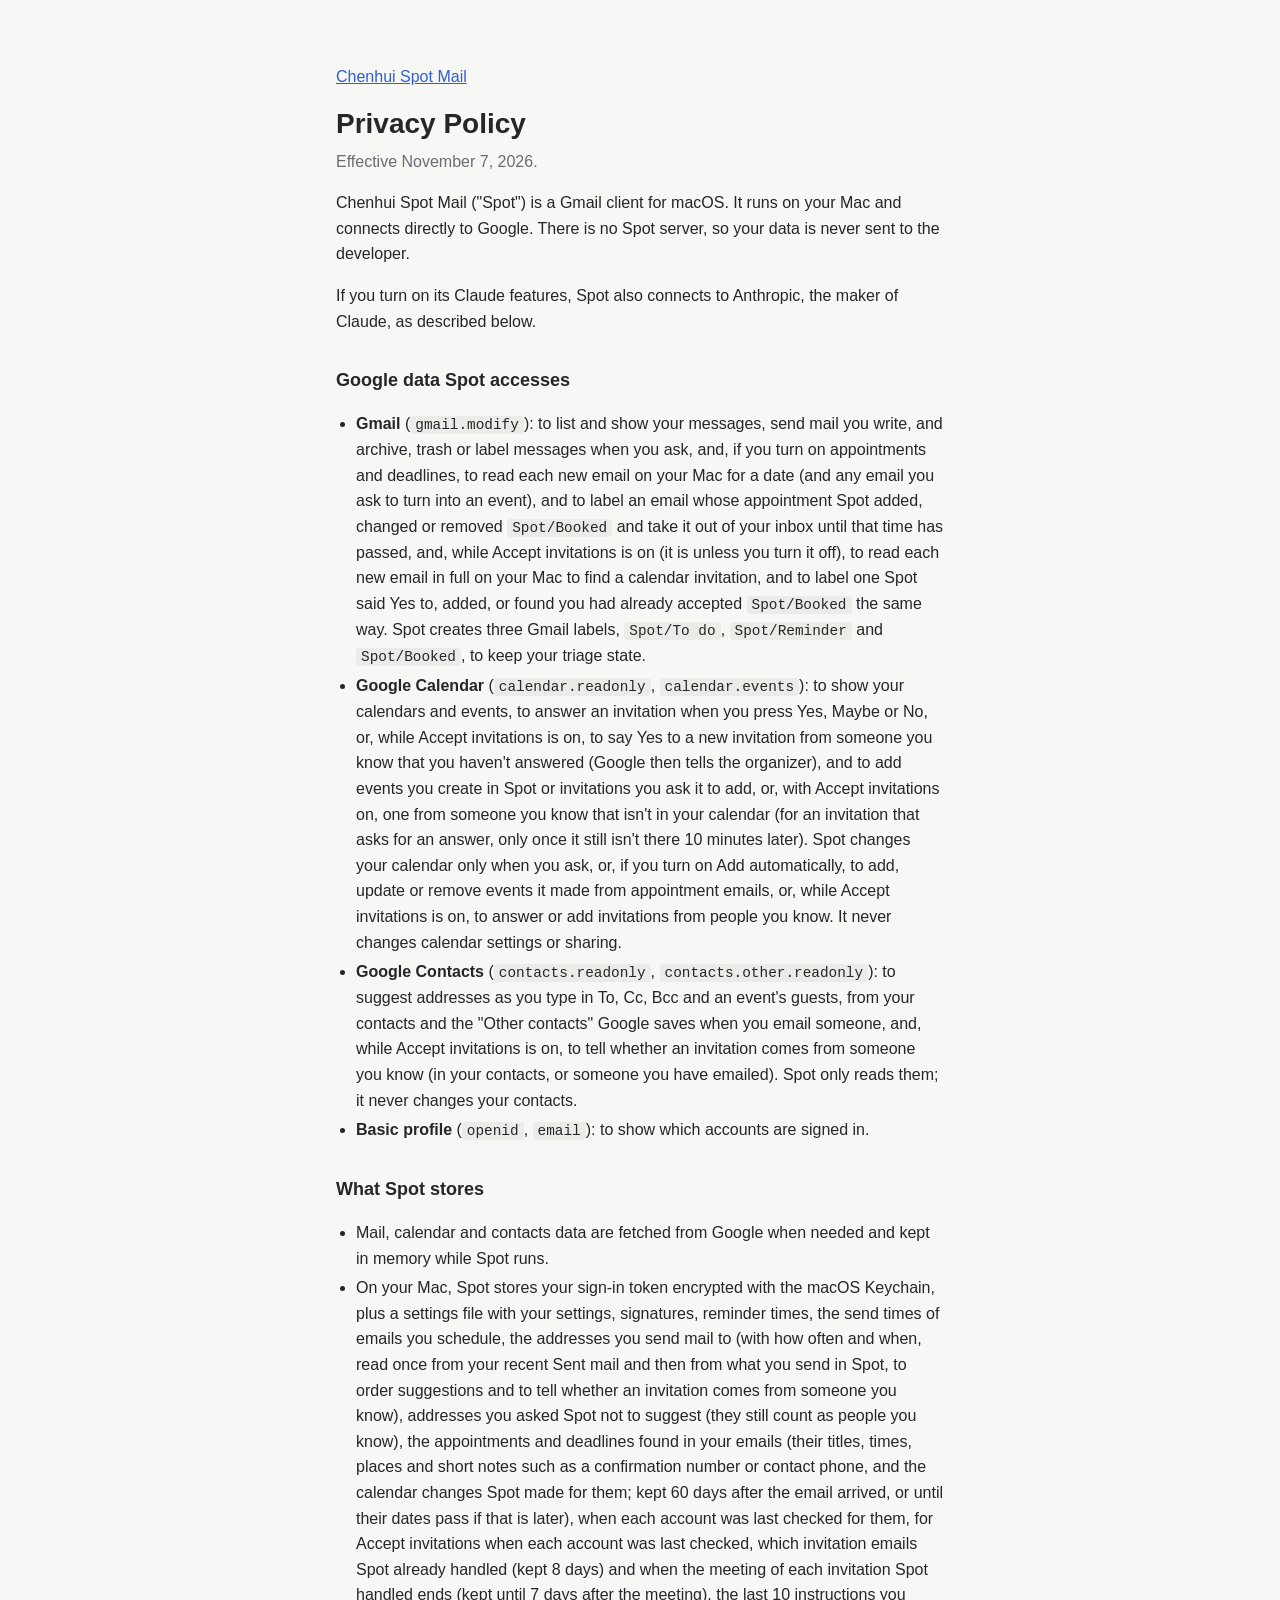
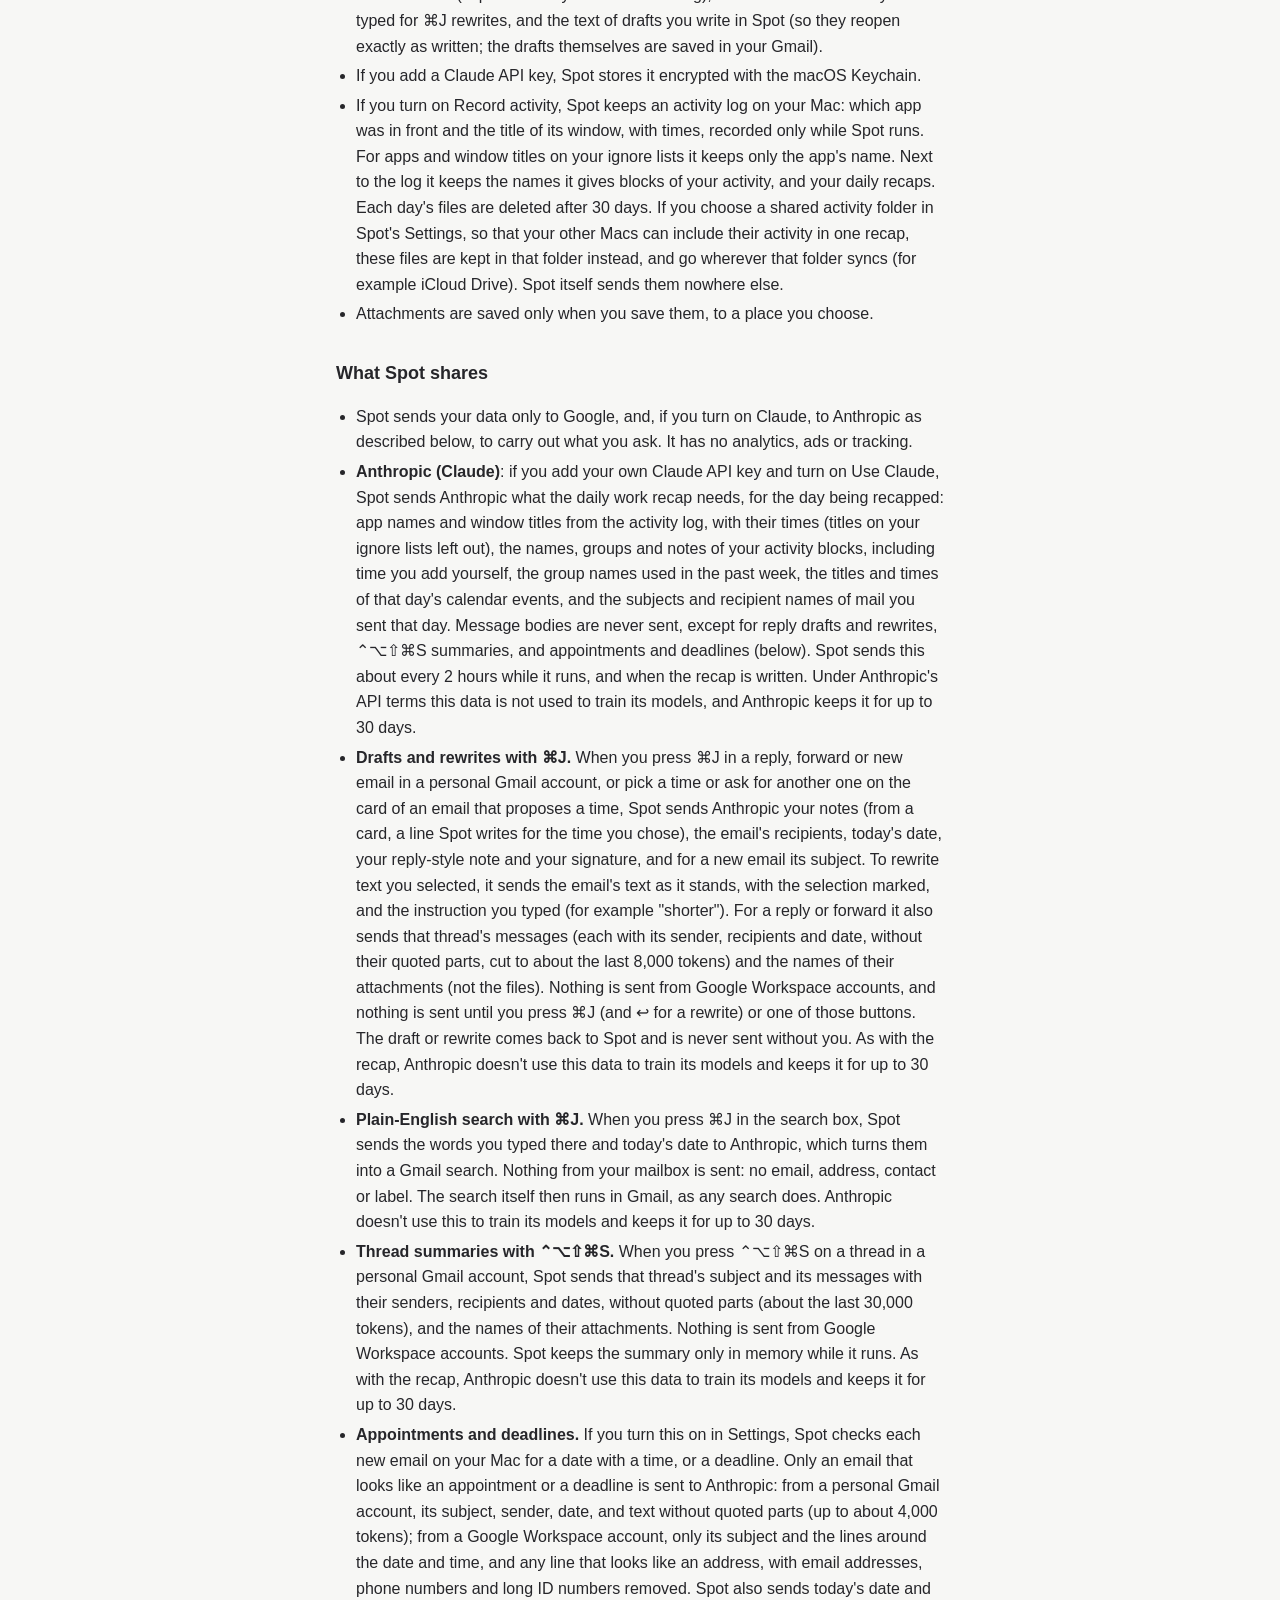
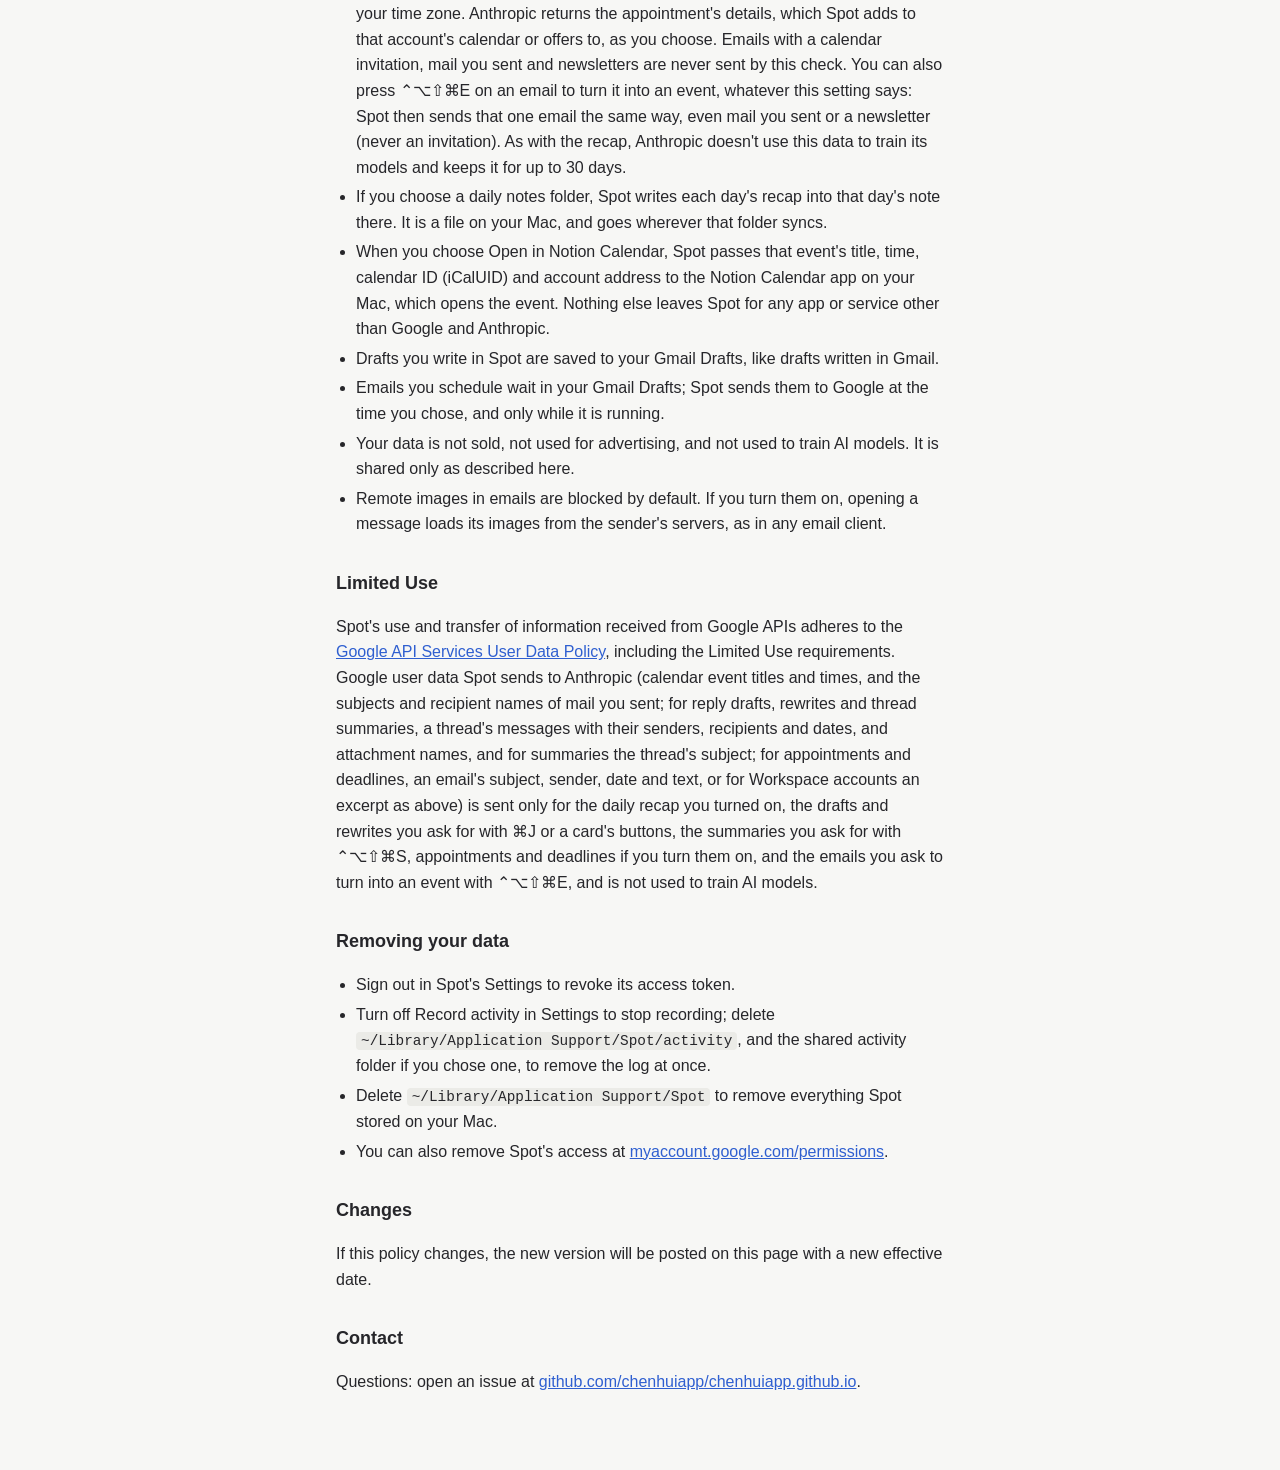
==== privacy.html @ 51575ab7 "Privacy: emails you ask to turn into an event with ⌃⌥⇧⌘E (Hyper+E), even mail you sent or a newslett" ====
<!doctype html>
<html lang="en">
<head>
<meta charset="utf-8">
<meta name="viewport" content="width=device-width, initial-scale=1">
<title>Privacy Policy · Chenhui Spot Mail</title>
<meta name="description" content="How Chenhui Spot Mail uses Google user data.">
<link rel="stylesheet" href="style.css">
</head>
<body>
<main>
  <p><a href="./">Chenhui Spot Mail</a></p>
  <h1>Privacy Policy</h1>
  <p class="lede">Effective November 7, 2026.</p>

  <p>Chenhui Spot Mail ("Spot") is a Gmail client for macOS. It runs on your Mac and connects directly to Google. There is no Spot server, so your data is never sent to the developer.</p>

  <p>If you turn on its Claude features, Spot also connects to Anthropic, the maker of Claude, as described below.</p>

  <h2>Google data Spot accesses</h2>
  <ul>
    <li><strong>Gmail</strong> (<code>gmail.modify</code>): to list and show your messages, send mail you write, and archive, trash or label messages when you ask, and, if you turn on appointments and deadlines, to read each new email on your Mac for a date (and any email you ask to turn into an event), and to label an email whose appointment Spot added, changed or removed <code>Spot/Booked</code> and take it out of your inbox until that time has passed, and, while Accept invitations is on (it is unless you turn it off), to read each new email in full on your Mac to find a calendar invitation, and to label one Spot said Yes to, added, or found you had already accepted <code>Spot/Booked</code> the same way. Spot creates three Gmail labels, <code>Spot/To do</code>, <code>Spot/Reminder</code> and <code>Spot/Booked</code>, to keep your triage state.</li>
    <li><strong>Google Calendar</strong> (<code>calendar.readonly</code>, <code>calendar.events</code>): to show your calendars and events, to answer an invitation when you press Yes, Maybe or No, or, while Accept invitations is on, to say Yes to a new invitation from someone you know that you haven't answered (Google then tells the organizer), and to add events you create in Spot or invitations you ask it to add, or, with Accept invitations on, one from someone you know that isn't in your calendar (for an invitation that asks for an answer, only once it still isn't there 10 minutes later). Spot changes your calendar only when you ask, or, if you turn on Add automatically, to add, update or remove events it made from appointment emails, or, while Accept invitations is on, to answer or add invitations from people you know. It never changes calendar settings or sharing.</li>
    <li><strong>Google Contacts</strong> (<code>contacts.readonly</code>, <code>contacts.other.readonly</code>): to suggest addresses as you type in To, Cc, Bcc and an event's guests, from your contacts and the "Other contacts" Google saves when you email someone, and, while Accept invitations is on, to tell whether an invitation comes from someone you know (in your contacts, or someone you have emailed). Spot only reads them; it never changes your contacts.</li>
    <li><strong>Basic profile</strong> (<code>openid</code>, <code>email</code>): to show which accounts are signed in.</li>
  </ul>

  <h2>What Spot stores</h2>
  <ul>
    <li>Mail, calendar and contacts data are fetched from Google when needed and kept in memory while Spot runs.</li>
    <li>On your Mac, Spot stores your sign-in token encrypted with the macOS Keychain, plus a settings file with your settings, signatures, reminder times, the send times of emails you schedule, the addresses you send mail to (with how often and when, read once from your recent Sent mail and then from what you send in Spot, to order suggestions and to tell whether an invitation comes from someone you know), addresses you asked Spot not to suggest (they still count as people you know), the appointments and deadlines found in your emails (their titles, times, places and short notes such as a confirmation number or contact phone, and the calendar changes Spot made for them; kept 60 days after the email arrived, or until their dates pass if that is later), when each account was last checked for them, for Accept invitations when each account was last checked, which invitation emails Spot already handled (kept 8 days) and when the meeting of each invitation Spot handled ends (kept until 7 days after the meeting), the last 10 instructions you typed for ⌘J rewrites, and the text of drafts you write in Spot (so they reopen exactly as written; the drafts themselves are saved in your Gmail).</li>
    <li>If you add a Claude API key, Spot stores it encrypted with the macOS Keychain.</li>
    <li>If you turn on Record activity, Spot keeps an activity log on your Mac: which app was in front and the title of its window, with times, recorded only while Spot runs. For apps and window titles on your ignore lists it keeps only the app's name. Next to the log it keeps the names it gives blocks of your activity, and your daily recaps. Each day's files are deleted after 30 days. If you choose a shared activity folder in Spot's Settings, so that your other Macs can include their activity in one recap, these files are kept in that folder instead, and go wherever that folder syncs (for example iCloud Drive). Spot itself sends them nowhere else.</li>
    <li>Attachments are saved only when you save them, to a place you choose.</li>
  </ul>

  <h2>What Spot shares</h2>
  <ul>
    <li>Spot sends your data only to Google, and, if you turn on Claude, to Anthropic as described below, to carry out what you ask. It has no analytics, ads or tracking.</li>
    <li><strong>Anthropic (Claude)</strong>: if you add your own Claude API key and turn on Use Claude, Spot sends Anthropic what the daily work recap needs, for the day being recapped: app names and window titles from the activity log, with their times (titles on your ignore lists left out), the names, groups and notes of your activity blocks, including time you add yourself, the group names used in the past week, the titles and times of that day's calendar events, and the subjects and recipient names of mail you sent that day. Message bodies are never sent, except for reply drafts and rewrites, ⌃⌥⇧⌘S summaries, and appointments and deadlines (below). Spot sends this about every 2 hours while it runs, and when the recap is written. Under Anthropic's API terms this data is not used to train its models, and Anthropic keeps it for up to 30 days.</li>
    <li><strong>Drafts and rewrites with ⌘J.</strong> When you press ⌘J in a reply, forward or new email in a personal Gmail account, or pick a time or ask for another one on the card of an email that proposes a time, Spot sends Anthropic your notes (from a card, a line Spot writes for the time you chose), the email's recipients, today's date, your reply-style note and your signature, and for a new email its subject. To rewrite text you selected, it sends the email's text as it stands, with the selection marked, and the instruction you typed (for example "shorter"). For a reply or forward it also sends that thread's messages (each with its sender, recipients and date, without their quoted parts, cut to about the last 8,000 tokens) and the names of their attachments (not the files). Nothing is sent from Google Workspace accounts, and nothing is sent until you press ⌘J (and ↩ for a rewrite) or one of those buttons. The draft or rewrite comes back to Spot and is never sent without you. As with the recap, Anthropic doesn't use this data to train its models and keeps it for up to 30 days.</li>
    <li><strong>Plain-English search with ⌘J.</strong> When you press ⌘J in the search box, Spot sends the words you typed there and today's date to Anthropic, which turns them into a Gmail search. Nothing from your mailbox is sent: no email, address, contact or label. The search itself then runs in Gmail, as any search does. Anthropic doesn't use this to train its models and keeps it for up to 30 days.</li>
    <li><strong>Thread summaries with ⌃⌥⇧⌘S.</strong> When you press ⌃⌥⇧⌘S on a thread in a personal Gmail account, Spot sends that thread's subject and its messages with their senders, recipients and dates, without quoted parts (about the last 30,000 tokens), and the names of their attachments. Nothing is sent from Google Workspace accounts. Spot keeps the summary only in memory while it runs. As with the recap, Anthropic doesn't use this data to train its models and keeps it for up to 30 days.</li>
    <li><strong>Appointments and deadlines.</strong> If you turn this on in Settings, Spot checks each new email on your Mac for a date with a time, or a deadline. Only an email that looks like an appointment or a deadline is sent to Anthropic: from a personal Gmail account, its subject, sender, date, and text without quoted parts (up to about 4,000 tokens); from a Google Workspace account, only its subject and the lines around the date and time, and any line that looks like an address, with email addresses, phone numbers and long ID numbers removed. Spot also sends today's date and your time zone. Anthropic returns the appointment's details, which Spot adds to that account's calendar or offers to, as you choose. Emails with a calendar invitation, mail you sent and newsletters are never sent by this check. You can also press ⌃⌥⇧⌘E on an email to turn it into an event, whatever this setting says: Spot then sends that one email the same way, even mail you sent or a newsletter (never an invitation). As with the recap, Anthropic doesn't use this data to train its models and keeps it for up to 30 days.</li>
    <li>If you choose a daily notes folder, Spot writes each day's recap into that day's note there. It is a file on your Mac, and goes wherever that folder syncs.</li>
    <li>When you choose Open in Notion Calendar, Spot passes that event's title, time, calendar ID (iCalUID) and account address to the Notion Calendar app on your Mac, which opens the event. Nothing else leaves Spot for any app or service other than Google and Anthropic.</li>
    <li>Drafts you write in Spot are saved to your Gmail Drafts, like drafts written in Gmail.</li>
    <li>Emails you schedule wait in your Gmail Drafts; Spot sends them to Google at the time you chose, and only while it is running.</li>
    <li>Your data is not sold, not used for advertising, and not used to train AI models. It is shared only as described here.</li>
    <li>Remote images in emails are blocked by default. If you turn them on, opening a message loads its images from the sender's servers, as in any email client.</li>
  </ul>

  <h2>Limited Use</h2>
  <p>Spot's use and transfer of information received from Google APIs adheres to the <a href="https://developers.google.com/terms/api-services-user-data-policy">Google API Services User Data Policy</a>, including the Limited Use requirements. Google user data Spot sends to Anthropic (calendar event titles and times, and the subjects and recipient names of mail you sent; for reply drafts, rewrites and thread summaries, a thread's messages with their senders, recipients and dates, and attachment names, and for summaries the thread's subject; for appointments and deadlines, an email's subject, sender, date and text, or for Workspace accounts an excerpt as above) is sent only for the daily recap you turned on, the drafts and rewrites you ask for with ⌘J or a card's buttons, the summaries you ask for with ⌃⌥⇧⌘S, appointments and deadlines if you turn them on, and the emails you ask to turn into an event with ⌃⌥⇧⌘E, and is not used to train AI models.</p>

  <h2>Removing your data</h2>
  <ul>
    <li>Sign out in Spot's Settings to revoke its access token.</li>
    <li>Turn off Record activity in Settings to stop recording; delete <code>~/Library/Application Support/Spot/activity</code>, and the shared activity folder if you chose one, to remove the log at once.</li>
    <li>Delete <code>~/Library/Application Support/Spot</code> to remove everything Spot stored on your Mac.</li>
    <li>You can also remove Spot's access at <a href="https://myaccount.google.com/permissions">myaccount.google.com/permissions</a>.</li>
  </ul>

  <h2>Changes</h2>
  <p>If this policy changes, the new version will be posted on this page with a new effective date.</p>

  <h2>Contact</h2>
  <p>Questions: open an issue at <a href="https://github.com/chenhuiapp/chenhuiapp.github.io/issues">github.com/chenhuiapp/chenhuiapp.github.io</a>.</p>
</main>
</body>
</html>
---- style.css ----
:root {
  --bg: #f7f7f5;
  --fg: #26262a;
  --muted: #6b6b72;
  --link: #2f5fd0;
  --code-bg: #ebebe7;
}
@media (prefers-color-scheme: dark) {
  :root {
    --bg: #1c1c1f;
    --fg: #e8e8ea;
    --muted: #a0a0a8;
    --link: #8aa8ff;
    --code-bg: #2c2c31;
  }
}
* { box-sizing: border-box; }
body {
  margin: 0;
  background: var(--bg);
  color: var(--fg);
  font: 16px/1.6 -apple-system, BlinkMacSystemFont, "Segoe UI", Helvetica, Arial, sans-serif;
}
main { max-width: 640px; margin: 0 auto; padding: 48px 16px 64px; }
h1 { font-size: 28px; line-height: 1.25; margin: 0 0 8px; }
h2 { font-size: 18px; margin: 32px 0 8px; }
.lede { color: var(--muted); margin-top: 0; }
a { color: var(--link); }
code { background: var(--code-bg); padding: 1px 5px; border-radius: 4px; font-size: 0.9em; }
ul { padding-left: 20px; }
li { margin: 4px 0; }
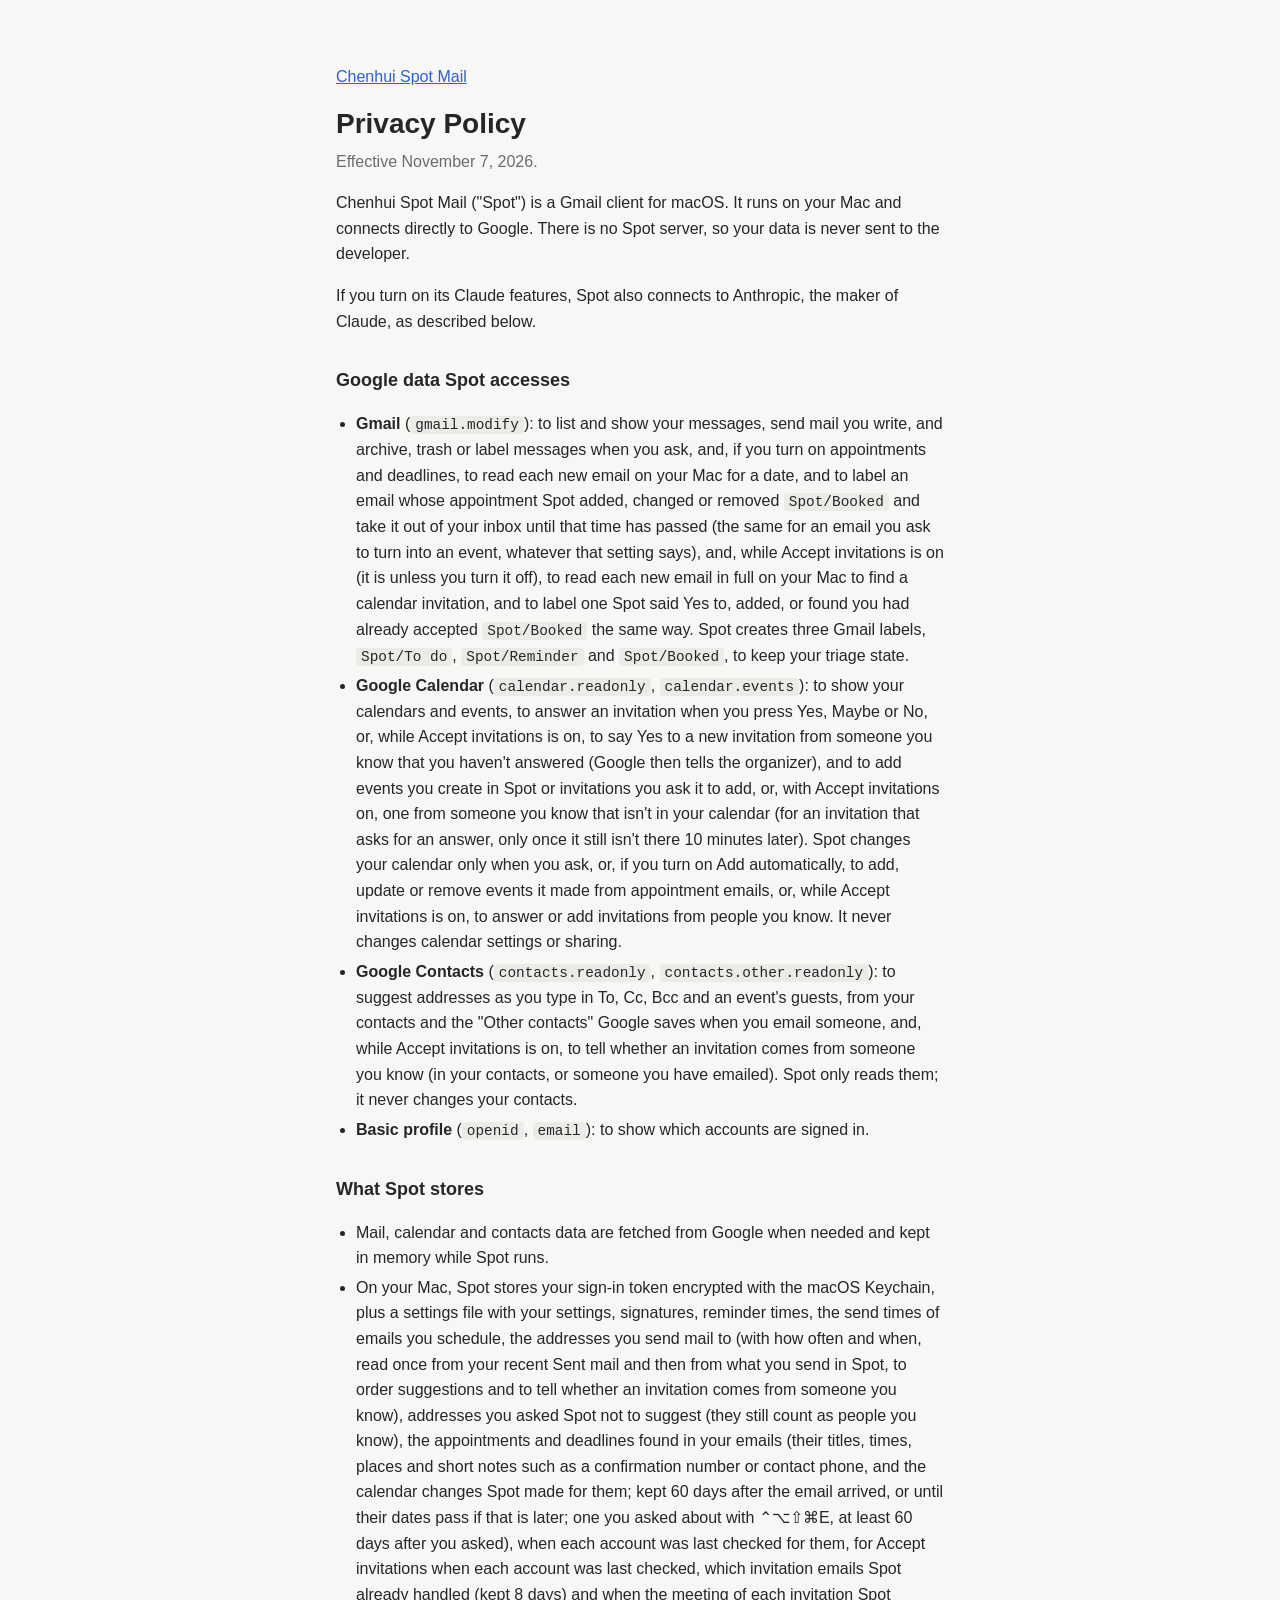
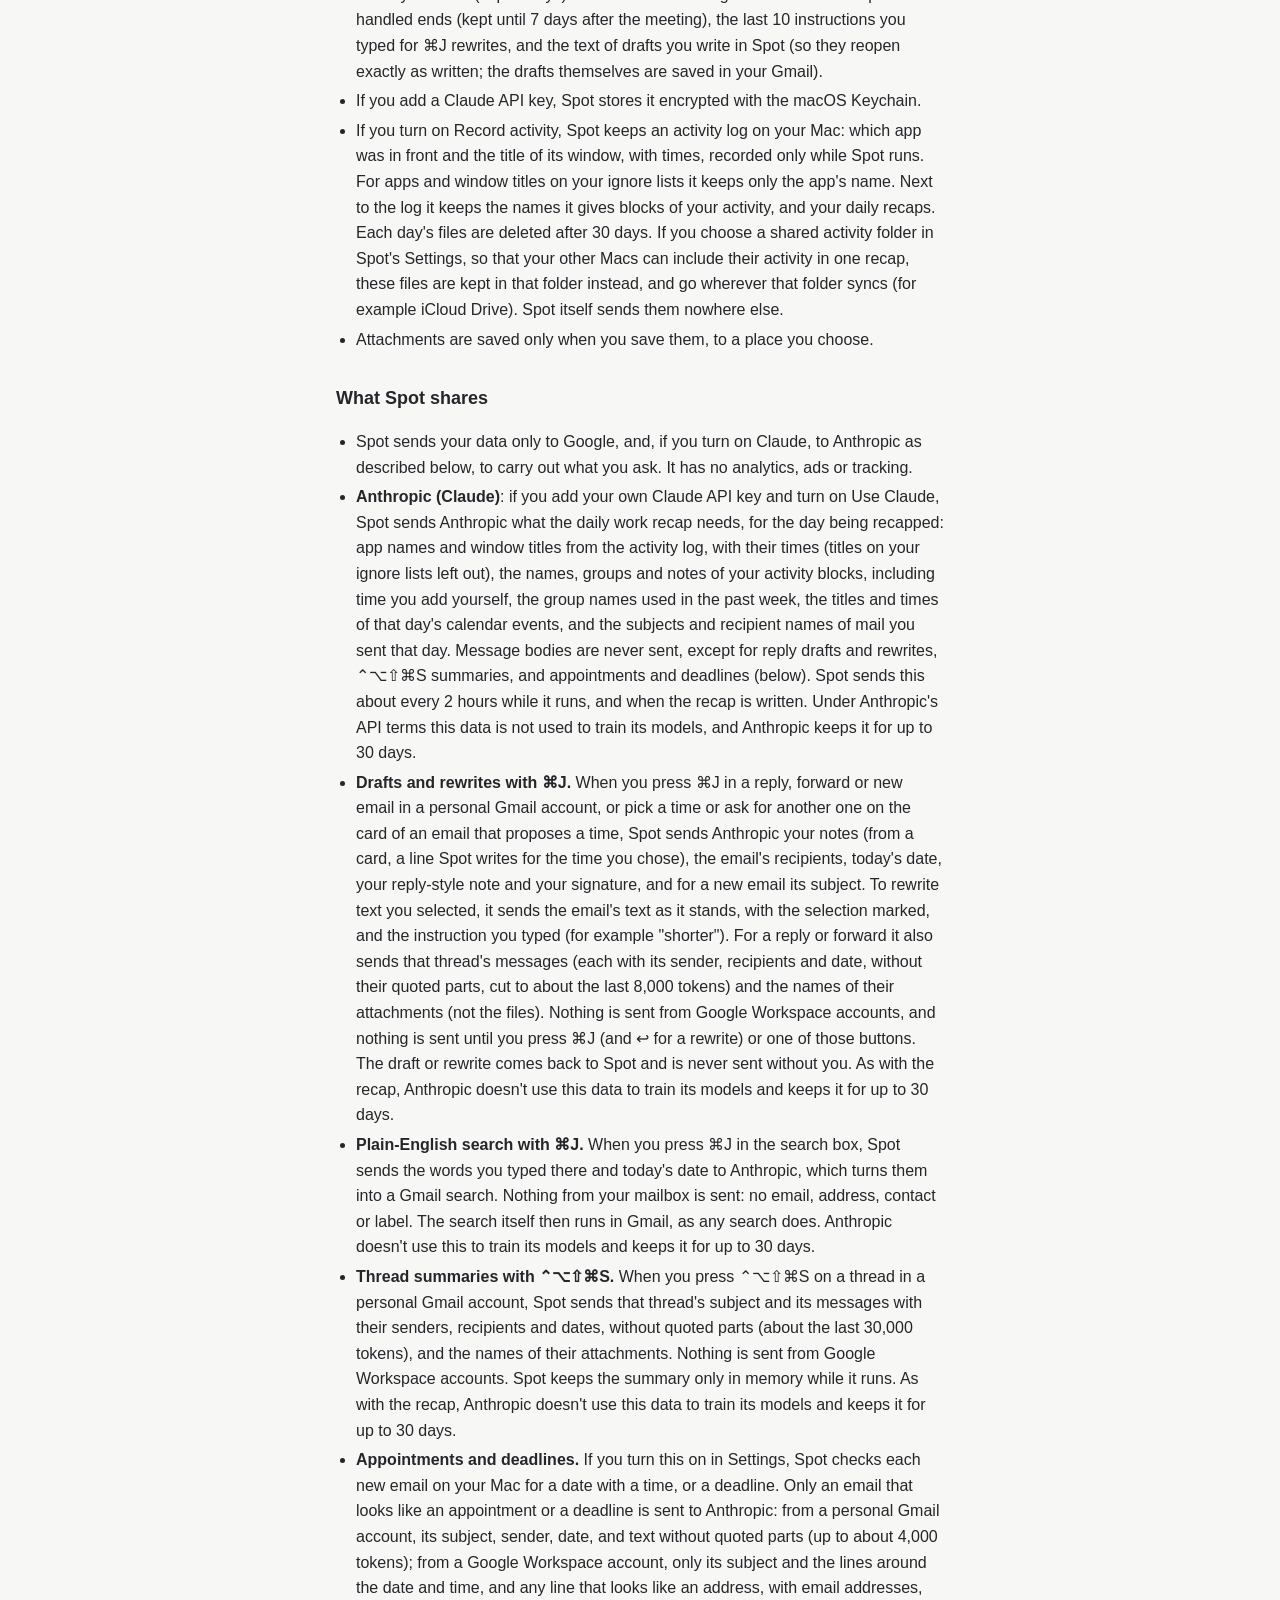
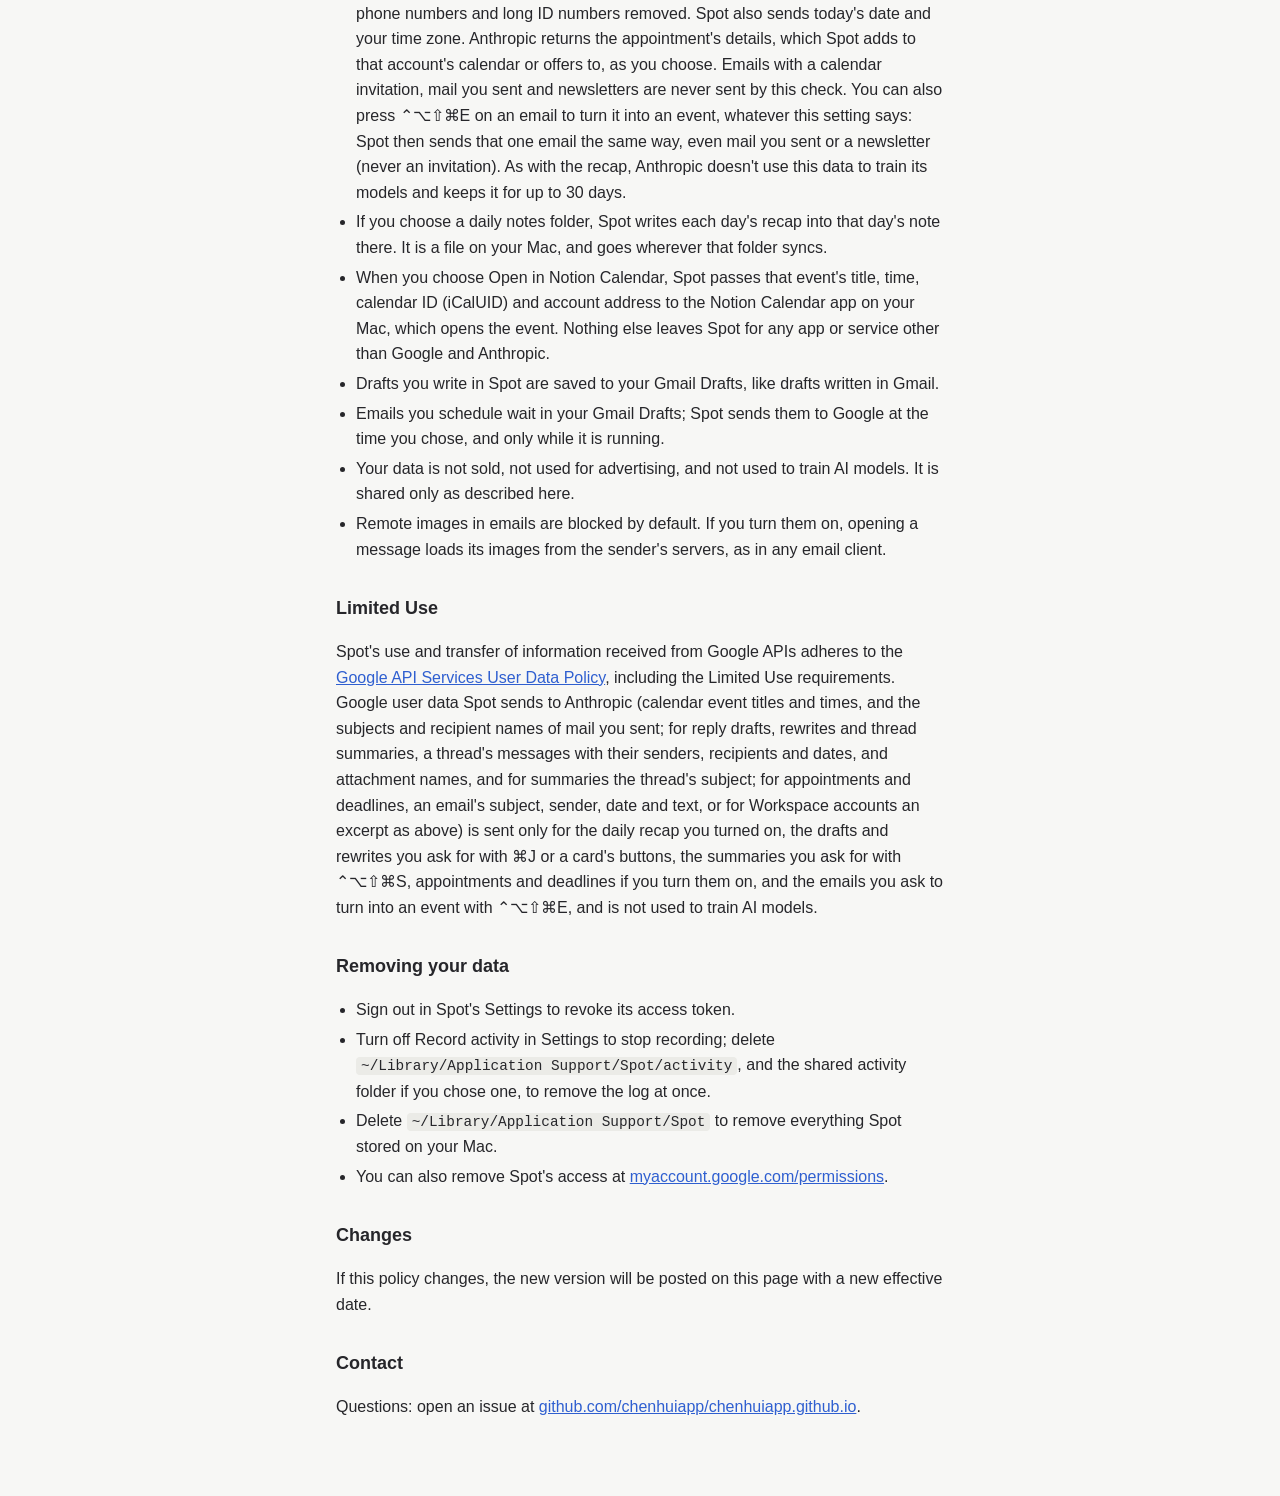
==== commit 24436902: "Privacy: Hyper+E reads and labels whatever the appointments setting says; its findings kept 60 days " ====
--- a/privacy.html
+++ b/privacy.html
@@ -19,7 +19,7 @@
 
   <h2>Google data Spot accesses</h2>
   <ul>
-    <li><strong>Gmail</strong> (<code>gmail.modify</code>): to list and show your messages, send mail you write, and archive, trash or label messages when you ask, and, if you turn on appointments and deadlines, to read each new email on your Mac for a date (and any email you ask to turn into an event), and to label an email whose appointment Spot added, changed or removed <code>Spot/Booked</code> and take it out of your inbox until that time has passed, and, while Accept invitations is on (it is unless you turn it off), to read each new email in full on your Mac to find a calendar invitation, and to label one Spot said Yes to, added, or found you had already accepted <code>Spot/Booked</code> the same way. Spot creates three Gmail labels, <code>Spot/To do</code>, <code>Spot/Reminder</code> and <code>Spot/Booked</code>, to keep your triage state.</li>
+    <li><strong>Gmail</strong> (<code>gmail.modify</code>): to list and show your messages, send mail you write, and archive, trash or label messages when you ask, and, if you turn on appointments and deadlines, to read each new email on your Mac for a date, and to label an email whose appointment Spot added, changed or removed <code>Spot/Booked</code> and take it out of your inbox until that time has passed (the same for an email you ask to turn into an event, whatever that setting says), and, while Accept invitations is on (it is unless you turn it off), to read each new email in full on your Mac to find a calendar invitation, and to label one Spot said Yes to, added, or found you had already accepted <code>Spot/Booked</code> the same way. Spot creates three Gmail labels, <code>Spot/To do</code>, <code>Spot/Reminder</code> and <code>Spot/Booked</code>, to keep your triage state.</li>
     <li><strong>Google Calendar</strong> (<code>calendar.readonly</code>, <code>calendar.events</code>): to show your calendars and events, to answer an invitation when you press Yes, Maybe or No, or, while Accept invitations is on, to say Yes to a new invitation from someone you know that you haven't answered (Google then tells the organizer), and to add events you create in Spot or invitations you ask it to add, or, with Accept invitations on, one from someone you know that isn't in your calendar (for an invitation that asks for an answer, only once it still isn't there 10 minutes later). Spot changes your calendar only when you ask, or, if you turn on Add automatically, to add, update or remove events it made from appointment emails, or, while Accept invitations is on, to answer or add invitations from people you know. It never changes calendar settings or sharing.</li>
     <li><strong>Google Contacts</strong> (<code>contacts.readonly</code>, <code>contacts.other.readonly</code>): to suggest addresses as you type in To, Cc, Bcc and an event's guests, from your contacts and the "Other contacts" Google saves when you email someone, and, while Accept invitations is on, to tell whether an invitation comes from someone you know (in your contacts, or someone you have emailed). Spot only reads them; it never changes your contacts.</li>
     <li><strong>Basic profile</strong> (<code>openid</code>, <code>email</code>): to show which accounts are signed in.</li>
@@ -28,7 +28,7 @@
   <h2>What Spot stores</h2>
   <ul>
     <li>Mail, calendar and contacts data are fetched from Google when needed and kept in memory while Spot runs.</li>
-    <li>On your Mac, Spot stores your sign-in token encrypted with the macOS Keychain, plus a settings file with your settings, signatures, reminder times, the send times of emails you schedule, the addresses you send mail to (with how often and when, read once from your recent Sent mail and then from what you send in Spot, to order suggestions and to tell whether an invitation comes from someone you know), addresses you asked Spot not to suggest (they still count as people you know), the appointments and deadlines found in your emails (their titles, times, places and short notes such as a confirmation number or contact phone, and the calendar changes Spot made for them; kept 60 days after the email arrived, or until their dates pass if that is later), when each account was last checked for them, for Accept invitations when each account was last checked, which invitation emails Spot already handled (kept 8 days) and when the meeting of each invitation Spot handled ends (kept until 7 days after the meeting), the last 10 instructions you typed for ⌘J rewrites, and the text of drafts you write in Spot (so they reopen exactly as written; the drafts themselves are saved in your Gmail).</li>
+    <li>On your Mac, Spot stores your sign-in token encrypted with the macOS Keychain, plus a settings file with your settings, signatures, reminder times, the send times of emails you schedule, the addresses you send mail to (with how often and when, read once from your recent Sent mail and then from what you send in Spot, to order suggestions and to tell whether an invitation comes from someone you know), addresses you asked Spot not to suggest (they still count as people you know), the appointments and deadlines found in your emails (their titles, times, places and short notes such as a confirmation number or contact phone, and the calendar changes Spot made for them; kept 60 days after the email arrived, or until their dates pass if that is later; one you asked about with ⌃⌥⇧⌘E, at least 60 days after you asked), when each account was last checked for them, for Accept invitations when each account was last checked, which invitation emails Spot already handled (kept 8 days) and when the meeting of each invitation Spot handled ends (kept until 7 days after the meeting), the last 10 instructions you typed for ⌘J rewrites, and the text of drafts you write in Spot (so they reopen exactly as written; the drafts themselves are saved in your Gmail).</li>
     <li>If you add a Claude API key, Spot stores it encrypted with the macOS Keychain.</li>
     <li>If you turn on Record activity, Spot keeps an activity log on your Mac: which app was in front and the title of its window, with times, recorded only while Spot runs. For apps and window titles on your ignore lists it keeps only the app's name. Next to the log it keeps the names it gives blocks of your activity, and your daily recaps. Each day's files are deleted after 30 days. If you choose a shared activity folder in Spot's Settings, so that your other Macs can include their activity in one recap, these files are kept in that folder instead, and go wherever that folder syncs (for example iCloud Drive). Spot itself sends them nowhere else.</li>
     <li>Attachments are saved only when you save them, to a place you choose.</li>
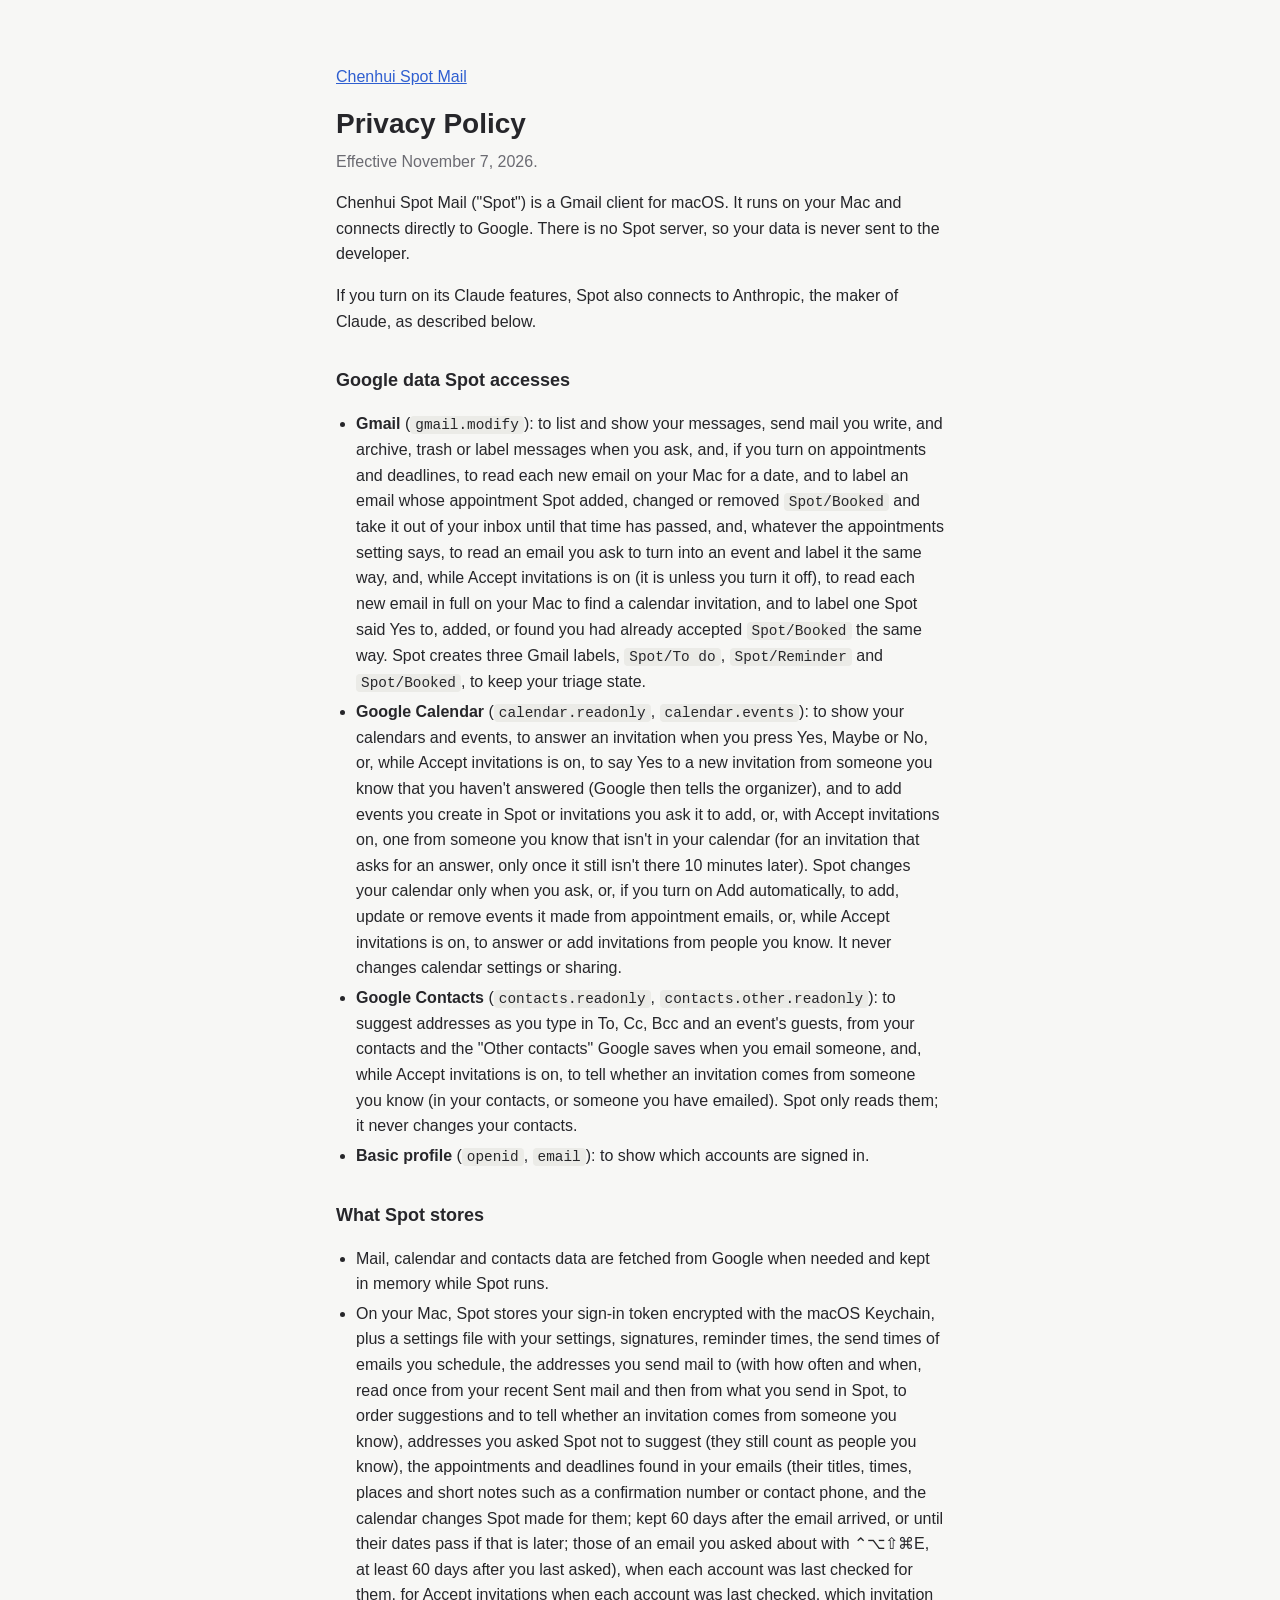
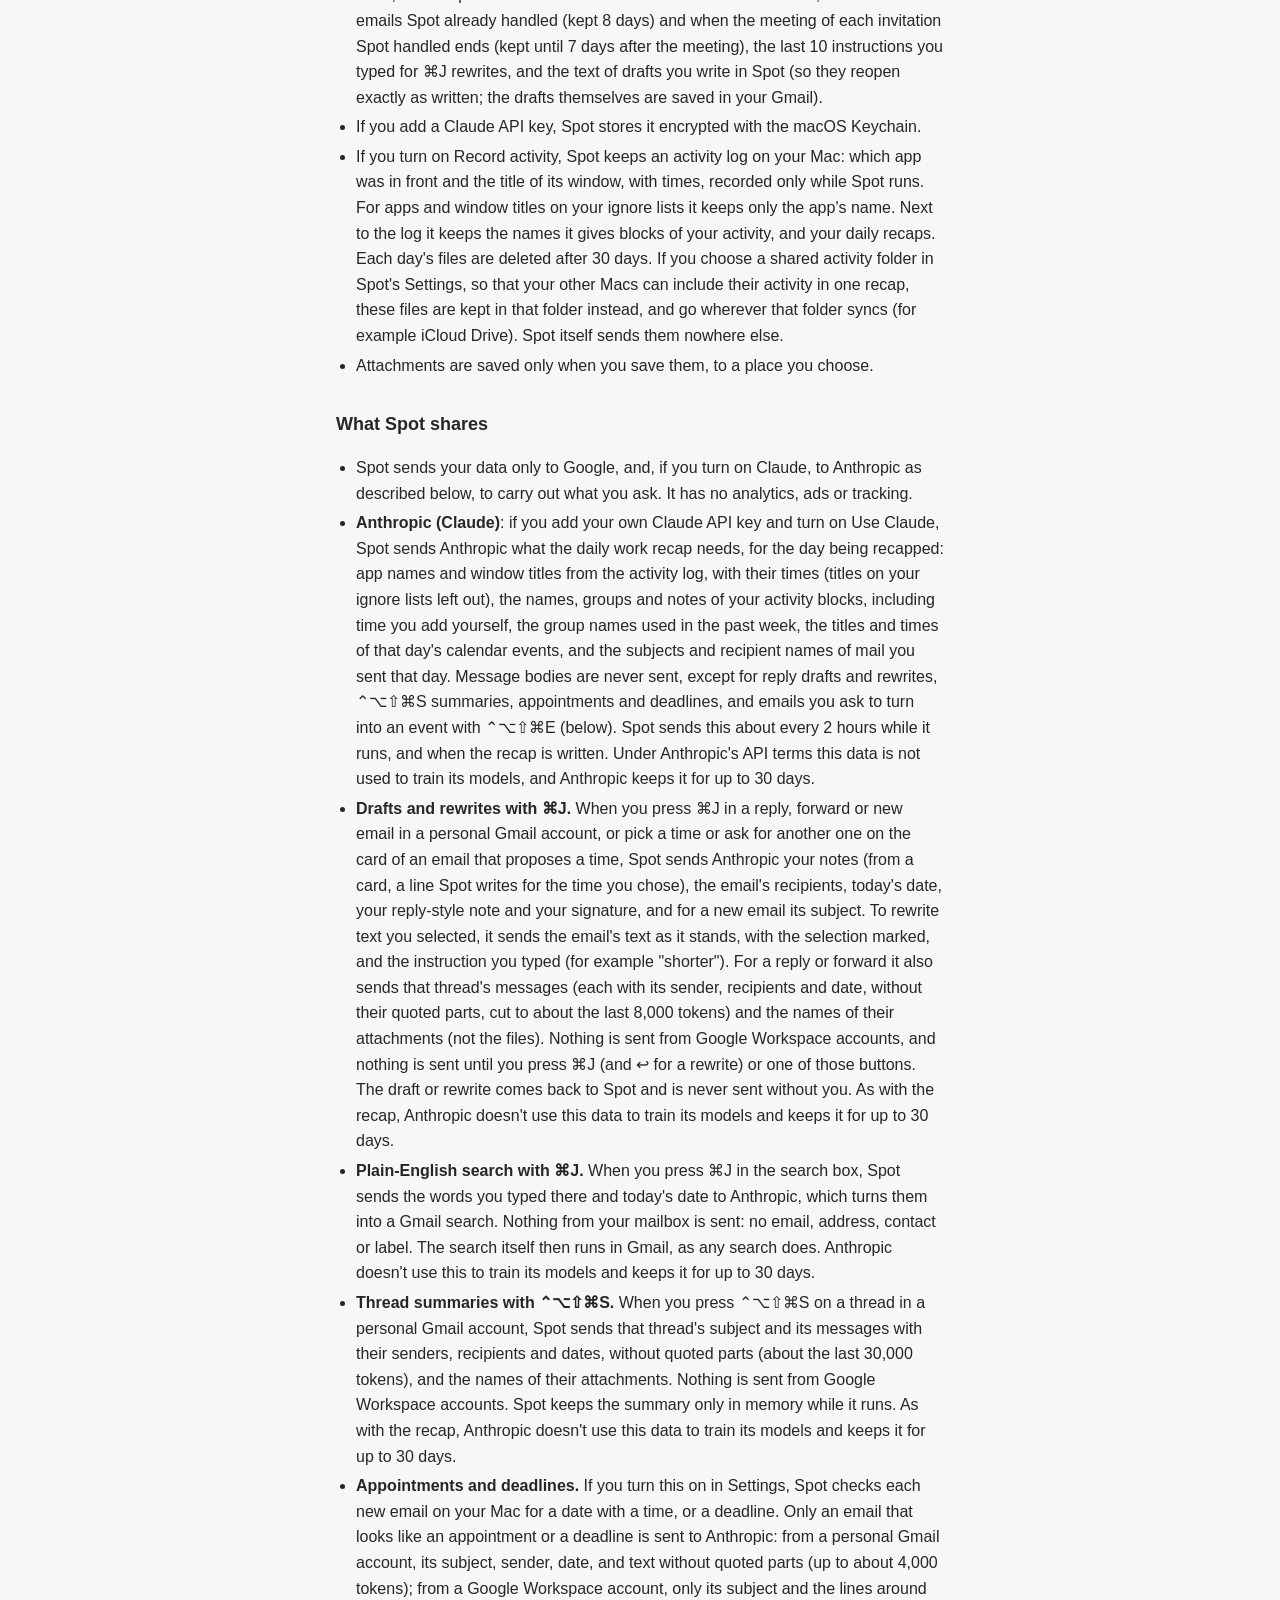
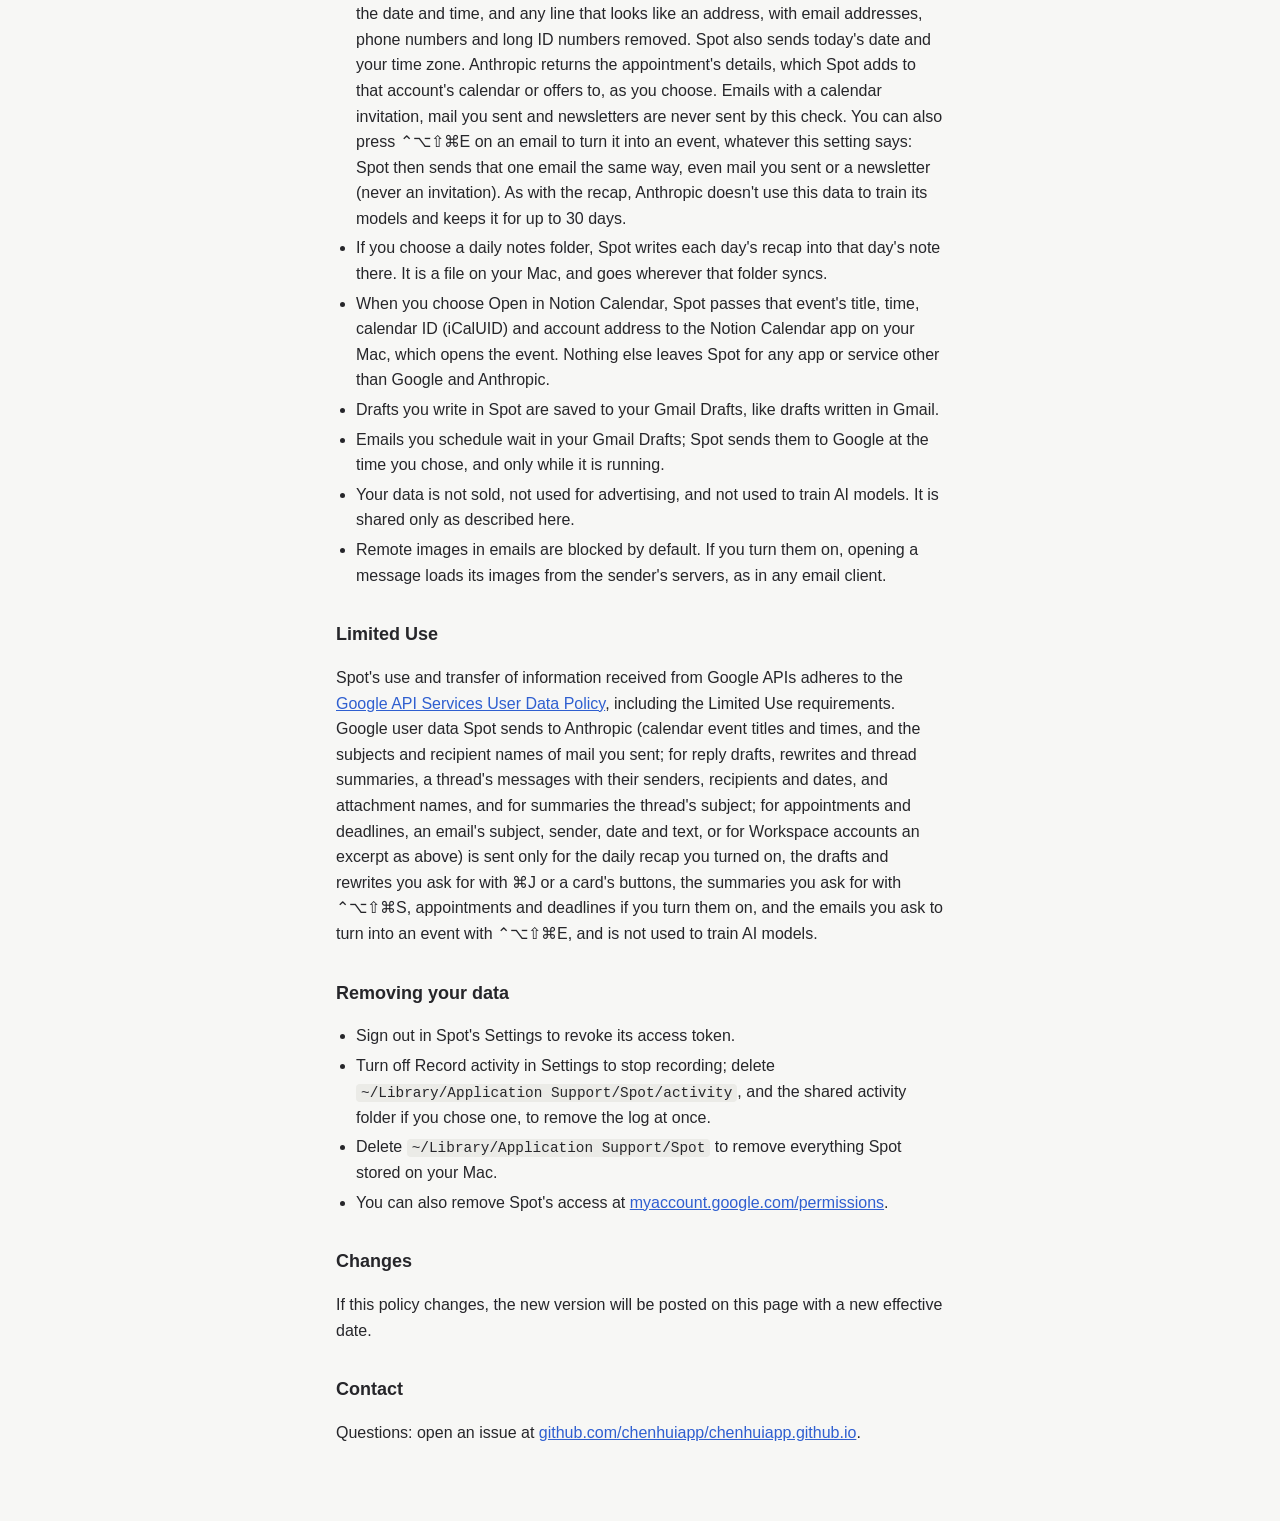
==== commit 39129c22: "Privacy: name ⌃⌥⇧⌘E among the message bodies sent; Hyper+E's read and label stated whatever the appo" ====
--- a/privacy.html
+++ b/privacy.html
@@ -19,7 +19,7 @@
 
   <h2>Google data Spot accesses</h2>
   <ul>
-    <li><strong>Gmail</strong> (<code>gmail.modify</code>): to list and show your messages, send mail you write, and archive, trash or label messages when you ask, and, if you turn on appointments and deadlines, to read each new email on your Mac for a date, and to label an email whose appointment Spot added, changed or removed <code>Spot/Booked</code> and take it out of your inbox until that time has passed (the same for an email you ask to turn into an event, whatever that setting says), and, while Accept invitations is on (it is unless you turn it off), to read each new email in full on your Mac to find a calendar invitation, and to label one Spot said Yes to, added, or found you had already accepted <code>Spot/Booked</code> the same way. Spot creates three Gmail labels, <code>Spot/To do</code>, <code>Spot/Reminder</code> and <code>Spot/Booked</code>, to keep your triage state.</li>
+    <li><strong>Gmail</strong> (<code>gmail.modify</code>): to list and show your messages, send mail you write, and archive, trash or label messages when you ask, and, if you turn on appointments and deadlines, to read each new email on your Mac for a date, and to label an email whose appointment Spot added, changed or removed <code>Spot/Booked</code> and take it out of your inbox until that time has passed, and, whatever the appointments setting says, to read an email you ask to turn into an event and label it the same way, and, while Accept invitations is on (it is unless you turn it off), to read each new email in full on your Mac to find a calendar invitation, and to label one Spot said Yes to, added, or found you had already accepted <code>Spot/Booked</code> the same way. Spot creates three Gmail labels, <code>Spot/To do</code>, <code>Spot/Reminder</code> and <code>Spot/Booked</code>, to keep your triage state.</li>
     <li><strong>Google Calendar</strong> (<code>calendar.readonly</code>, <code>calendar.events</code>): to show your calendars and events, to answer an invitation when you press Yes, Maybe or No, or, while Accept invitations is on, to say Yes to a new invitation from someone you know that you haven't answered (Google then tells the organizer), and to add events you create in Spot or invitations you ask it to add, or, with Accept invitations on, one from someone you know that isn't in your calendar (for an invitation that asks for an answer, only once it still isn't there 10 minutes later). Spot changes your calendar only when you ask, or, if you turn on Add automatically, to add, update or remove events it made from appointment emails, or, while Accept invitations is on, to answer or add invitations from people you know. It never changes calendar settings or sharing.</li>
     <li><strong>Google Contacts</strong> (<code>contacts.readonly</code>, <code>contacts.other.readonly</code>): to suggest addresses as you type in To, Cc, Bcc and an event's guests, from your contacts and the "Other contacts" Google saves when you email someone, and, while Accept invitations is on, to tell whether an invitation comes from someone you know (in your contacts, or someone you have emailed). Spot only reads them; it never changes your contacts.</li>
     <li><strong>Basic profile</strong> (<code>openid</code>, <code>email</code>): to show which accounts are signed in.</li>
@@ -28,7 +28,7 @@
   <h2>What Spot stores</h2>
   <ul>
     <li>Mail, calendar and contacts data are fetched from Google when needed and kept in memory while Spot runs.</li>
-    <li>On your Mac, Spot stores your sign-in token encrypted with the macOS Keychain, plus a settings file with your settings, signatures, reminder times, the send times of emails you schedule, the addresses you send mail to (with how often and when, read once from your recent Sent mail and then from what you send in Spot, to order suggestions and to tell whether an invitation comes from someone you know), addresses you asked Spot not to suggest (they still count as people you know), the appointments and deadlines found in your emails (their titles, times, places and short notes such as a confirmation number or contact phone, and the calendar changes Spot made for them; kept 60 days after the email arrived, or until their dates pass if that is later; one you asked about with ⌃⌥⇧⌘E, at least 60 days after you asked), when each account was last checked for them, for Accept invitations when each account was last checked, which invitation emails Spot already handled (kept 8 days) and when the meeting of each invitation Spot handled ends (kept until 7 days after the meeting), the last 10 instructions you typed for ⌘J rewrites, and the text of drafts you write in Spot (so they reopen exactly as written; the drafts themselves are saved in your Gmail).</li>
+    <li>On your Mac, Spot stores your sign-in token encrypted with the macOS Keychain, plus a settings file with your settings, signatures, reminder times, the send times of emails you schedule, the addresses you send mail to (with how often and when, read once from your recent Sent mail and then from what you send in Spot, to order suggestions and to tell whether an invitation comes from someone you know), addresses you asked Spot not to suggest (they still count as people you know), the appointments and deadlines found in your emails (their titles, times, places and short notes such as a confirmation number or contact phone, and the calendar changes Spot made for them; kept 60 days after the email arrived, or until their dates pass if that is later; those of an email you asked about with ⌃⌥⇧⌘E, at least 60 days after you last asked), when each account was last checked for them, for Accept invitations when each account was last checked, which invitation emails Spot already handled (kept 8 days) and when the meeting of each invitation Spot handled ends (kept until 7 days after the meeting), the last 10 instructions you typed for ⌘J rewrites, and the text of drafts you write in Spot (so they reopen exactly as written; the drafts themselves are saved in your Gmail).</li>
     <li>If you add a Claude API key, Spot stores it encrypted with the macOS Keychain.</li>
     <li>If you turn on Record activity, Spot keeps an activity log on your Mac: which app was in front and the title of its window, with times, recorded only while Spot runs. For apps and window titles on your ignore lists it keeps only the app's name. Next to the log it keeps the names it gives blocks of your activity, and your daily recaps. Each day's files are deleted after 30 days. If you choose a shared activity folder in Spot's Settings, so that your other Macs can include their activity in one recap, these files are kept in that folder instead, and go wherever that folder syncs (for example iCloud Drive). Spot itself sends them nowhere else.</li>
     <li>Attachments are saved only when you save them, to a place you choose.</li>
@@ -37,7 +37,7 @@
   <h2>What Spot shares</h2>
   <ul>
     <li>Spot sends your data only to Google, and, if you turn on Claude, to Anthropic as described below, to carry out what you ask. It has no analytics, ads or tracking.</li>
-    <li><strong>Anthropic (Claude)</strong>: if you add your own Claude API key and turn on Use Claude, Spot sends Anthropic what the daily work recap needs, for the day being recapped: app names and window titles from the activity log, with their times (titles on your ignore lists left out), the names, groups and notes of your activity blocks, including time you add yourself, the group names used in the past week, the titles and times of that day's calendar events, and the subjects and recipient names of mail you sent that day. Message bodies are never sent, except for reply drafts and rewrites, ⌃⌥⇧⌘S summaries, and appointments and deadlines (below). Spot sends this about every 2 hours while it runs, and when the recap is written. Under Anthropic's API terms this data is not used to train its models, and Anthropic keeps it for up to 30 days.</li>
+    <li><strong>Anthropic (Claude)</strong>: if you add your own Claude API key and turn on Use Claude, Spot sends Anthropic what the daily work recap needs, for the day being recapped: app names and window titles from the activity log, with their times (titles on your ignore lists left out), the names, groups and notes of your activity blocks, including time you add yourself, the group names used in the past week, the titles and times of that day's calendar events, and the subjects and recipient names of mail you sent that day. Message bodies are never sent, except for reply drafts and rewrites, ⌃⌥⇧⌘S summaries, appointments and deadlines, and emails you ask to turn into an event with ⌃⌥⇧⌘E (below). Spot sends this about every 2 hours while it runs, and when the recap is written. Under Anthropic's API terms this data is not used to train its models, and Anthropic keeps it for up to 30 days.</li>
     <li><strong>Drafts and rewrites with ⌘J.</strong> When you press ⌘J in a reply, forward or new email in a personal Gmail account, or pick a time or ask for another one on the card of an email that proposes a time, Spot sends Anthropic your notes (from a card, a line Spot writes for the time you chose), the email's recipients, today's date, your reply-style note and your signature, and for a new email its subject. To rewrite text you selected, it sends the email's text as it stands, with the selection marked, and the instruction you typed (for example "shorter"). For a reply or forward it also sends that thread's messages (each with its sender, recipients and date, without their quoted parts, cut to about the last 8,000 tokens) and the names of their attachments (not the files). Nothing is sent from Google Workspace accounts, and nothing is sent until you press ⌘J (and ↩ for a rewrite) or one of those buttons. The draft or rewrite comes back to Spot and is never sent without you. As with the recap, Anthropic doesn't use this data to train its models and keeps it for up to 30 days.</li>
     <li><strong>Plain-English search with ⌘J.</strong> When you press ⌘J in the search box, Spot sends the words you typed there and today's date to Anthropic, which turns them into a Gmail search. Nothing from your mailbox is sent: no email, address, contact or label. The search itself then runs in Gmail, as any search does. Anthropic doesn't use this to train its models and keeps it for up to 30 days.</li>
     <li><strong>Thread summaries with ⌃⌥⇧⌘S.</strong> When you press ⌃⌥⇧⌘S on a thread in a personal Gmail account, Spot sends that thread's subject and its messages with their senders, recipients and dates, without quoted parts (about the last 30,000 tokens), and the names of their attachments. Nothing is sent from Google Workspace accounts. Spot keeps the summary only in memory while it runs. As with the recap, Anthropic doesn't use this data to train its models and keeps it for up to 30 days.</li>
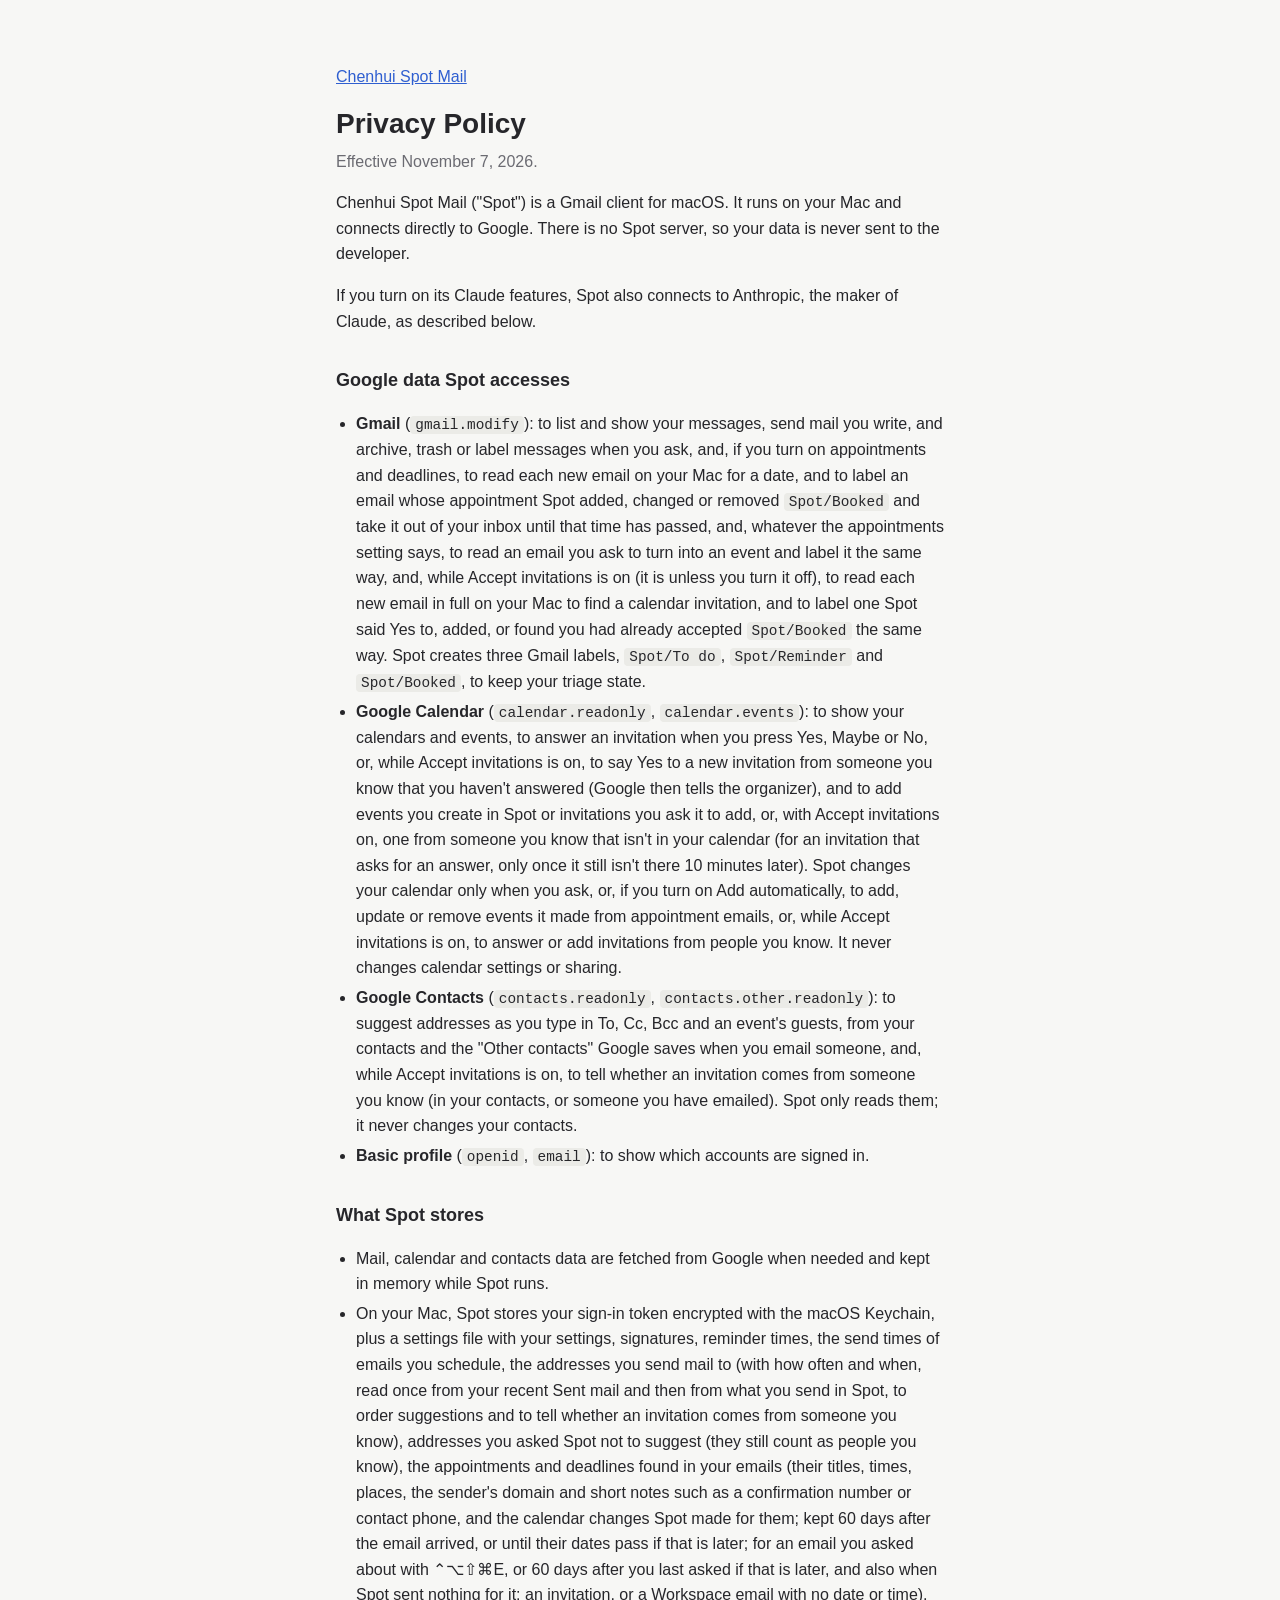
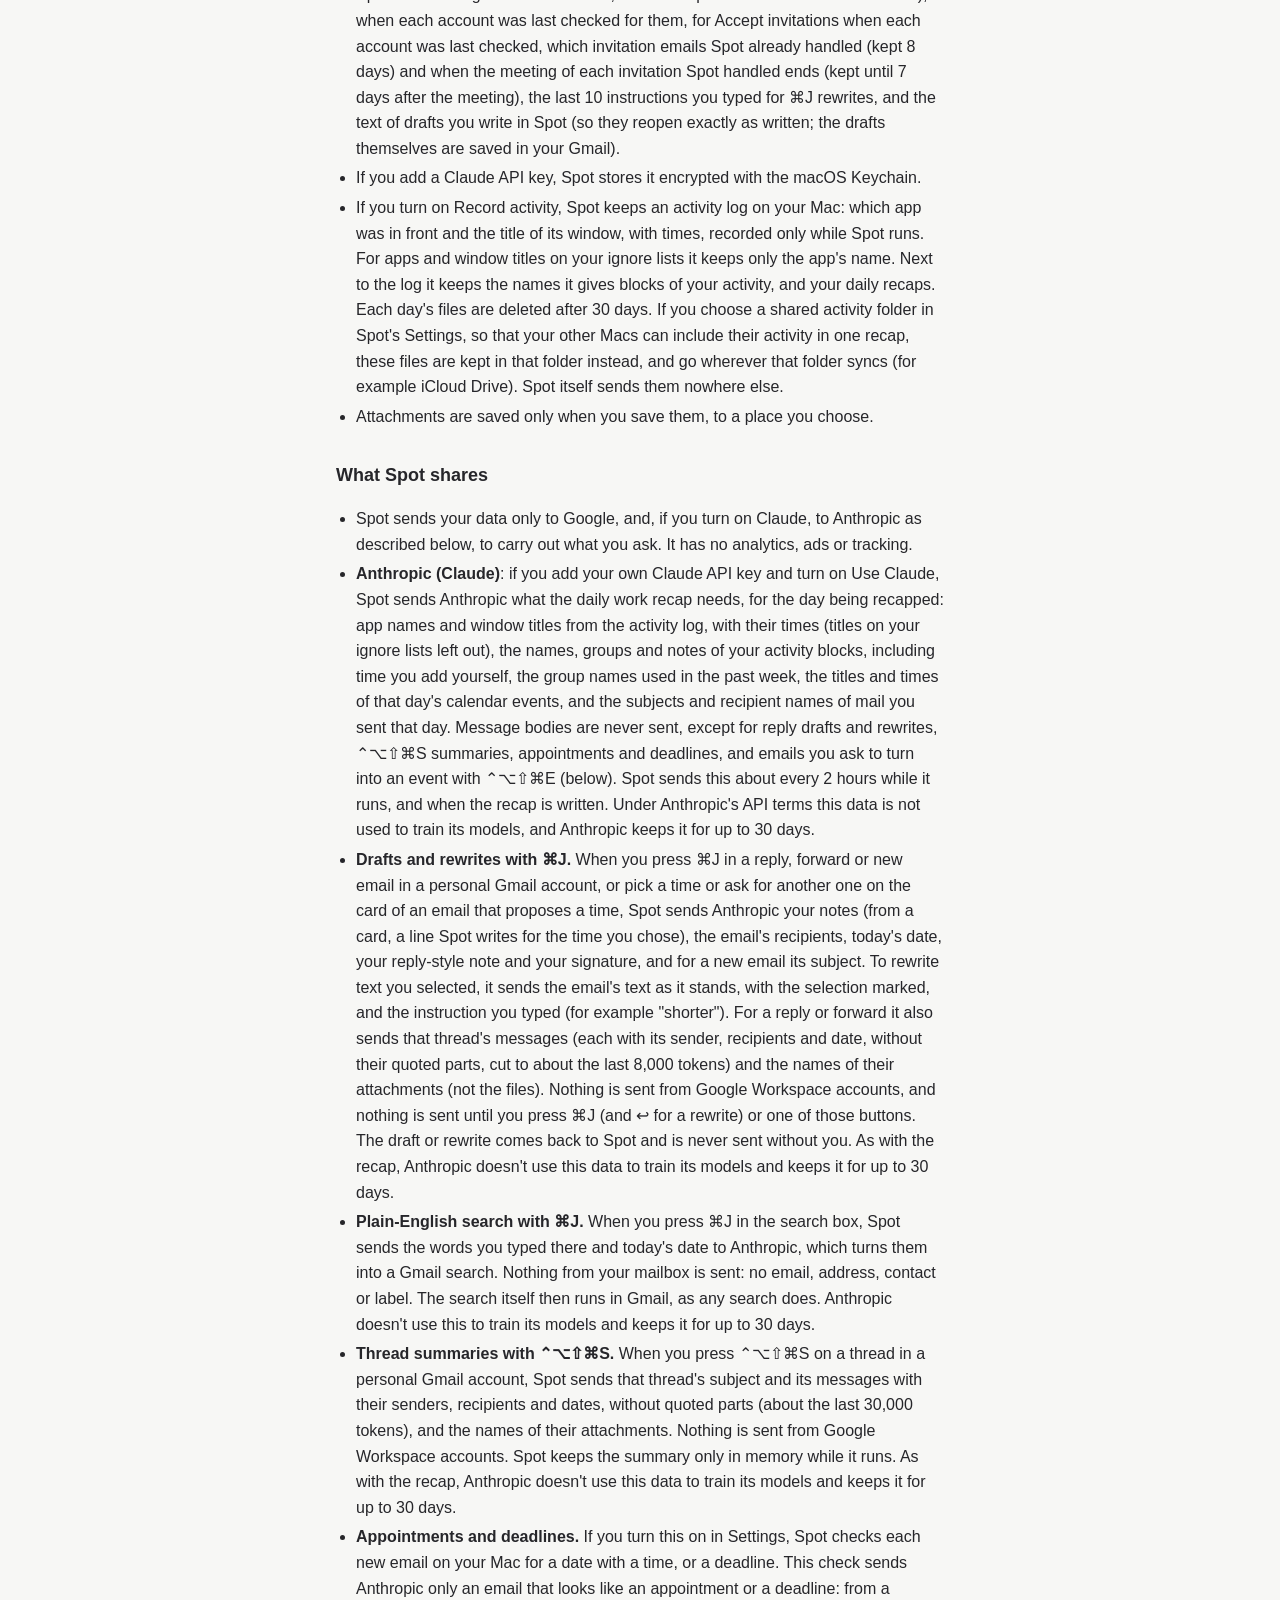
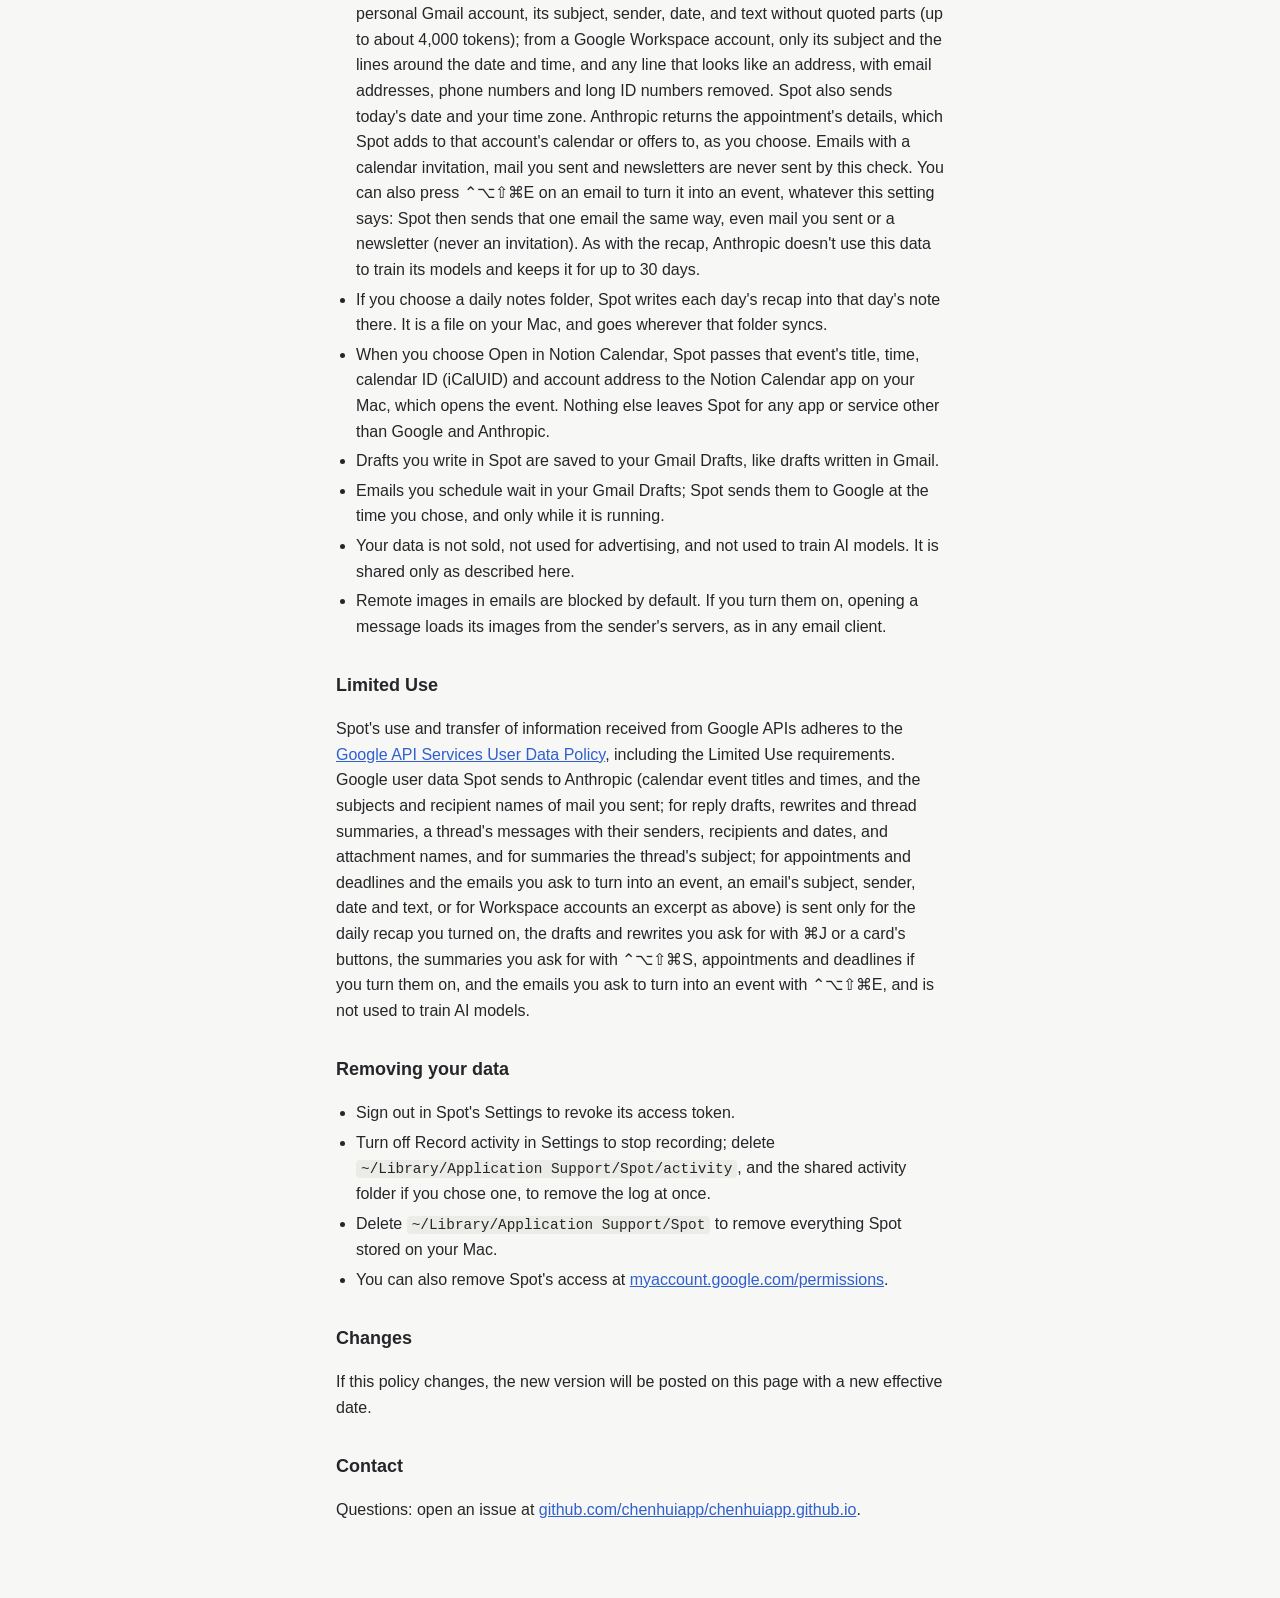
==== commit c930a49a: "Privacy: scope the check's sentence; Hyper+E in Limited Use's data; the sender's domain and nothing-" ====
--- a/privacy.html
+++ b/privacy.html
@@ -28,7 +28,7 @@
   <h2>What Spot stores</h2>
   <ul>
     <li>Mail, calendar and contacts data are fetched from Google when needed and kept in memory while Spot runs.</li>
-    <li>On your Mac, Spot stores your sign-in token encrypted with the macOS Keychain, plus a settings file with your settings, signatures, reminder times, the send times of emails you schedule, the addresses you send mail to (with how often and when, read once from your recent Sent mail and then from what you send in Spot, to order suggestions and to tell whether an invitation comes from someone you know), addresses you asked Spot not to suggest (they still count as people you know), the appointments and deadlines found in your emails (their titles, times, places and short notes such as a confirmation number or contact phone, and the calendar changes Spot made for them; kept 60 days after the email arrived, or until their dates pass if that is later; those of an email you asked about with ⌃⌥⇧⌘E, at least 60 days after you last asked), when each account was last checked for them, for Accept invitations when each account was last checked, which invitation emails Spot already handled (kept 8 days) and when the meeting of each invitation Spot handled ends (kept until 7 days after the meeting), the last 10 instructions you typed for ⌘J rewrites, and the text of drafts you write in Spot (so they reopen exactly as written; the drafts themselves are saved in your Gmail).</li>
+    <li>On your Mac, Spot stores your sign-in token encrypted with the macOS Keychain, plus a settings file with your settings, signatures, reminder times, the send times of emails you schedule, the addresses you send mail to (with how often and when, read once from your recent Sent mail and then from what you send in Spot, to order suggestions and to tell whether an invitation comes from someone you know), addresses you asked Spot not to suggest (they still count as people you know), the appointments and deadlines found in your emails (their titles, times, places, the sender's domain and short notes such as a confirmation number or contact phone, and the calendar changes Spot made for them; kept 60 days after the email arrived, or until their dates pass if that is later; for an email you asked about with ⌃⌥⇧⌘E, or 60 days after you last asked if that is later, and also when Spot sent nothing for it: an invitation, or a Workspace email with no date or time), when each account was last checked for them, for Accept invitations when each account was last checked, which invitation emails Spot already handled (kept 8 days) and when the meeting of each invitation Spot handled ends (kept until 7 days after the meeting), the last 10 instructions you typed for ⌘J rewrites, and the text of drafts you write in Spot (so they reopen exactly as written; the drafts themselves are saved in your Gmail).</li>
     <li>If you add a Claude API key, Spot stores it encrypted with the macOS Keychain.</li>
     <li>If you turn on Record activity, Spot keeps an activity log on your Mac: which app was in front and the title of its window, with times, recorded only while Spot runs. For apps and window titles on your ignore lists it keeps only the app's name. Next to the log it keeps the names it gives blocks of your activity, and your daily recaps. Each day's files are deleted after 30 days. If you choose a shared activity folder in Spot's Settings, so that your other Macs can include their activity in one recap, these files are kept in that folder instead, and go wherever that folder syncs (for example iCloud Drive). Spot itself sends them nowhere else.</li>
     <li>Attachments are saved only when you save them, to a place you choose.</li>
@@ -41,7 +41,7 @@
     <li><strong>Drafts and rewrites with ⌘J.</strong> When you press ⌘J in a reply, forward or new email in a personal Gmail account, or pick a time or ask for another one on the card of an email that proposes a time, Spot sends Anthropic your notes (from a card, a line Spot writes for the time you chose), the email's recipients, today's date, your reply-style note and your signature, and for a new email its subject. To rewrite text you selected, it sends the email's text as it stands, with the selection marked, and the instruction you typed (for example "shorter"). For a reply or forward it also sends that thread's messages (each with its sender, recipients and date, without their quoted parts, cut to about the last 8,000 tokens) and the names of their attachments (not the files). Nothing is sent from Google Workspace accounts, and nothing is sent until you press ⌘J (and ↩ for a rewrite) or one of those buttons. The draft or rewrite comes back to Spot and is never sent without you. As with the recap, Anthropic doesn't use this data to train its models and keeps it for up to 30 days.</li>
     <li><strong>Plain-English search with ⌘J.</strong> When you press ⌘J in the search box, Spot sends the words you typed there and today's date to Anthropic, which turns them into a Gmail search. Nothing from your mailbox is sent: no email, address, contact or label. The search itself then runs in Gmail, as any search does. Anthropic doesn't use this to train its models and keeps it for up to 30 days.</li>
     <li><strong>Thread summaries with ⌃⌥⇧⌘S.</strong> When you press ⌃⌥⇧⌘S on a thread in a personal Gmail account, Spot sends that thread's subject and its messages with their senders, recipients and dates, without quoted parts (about the last 30,000 tokens), and the names of their attachments. Nothing is sent from Google Workspace accounts. Spot keeps the summary only in memory while it runs. As with the recap, Anthropic doesn't use this data to train its models and keeps it for up to 30 days.</li>
-    <li><strong>Appointments and deadlines.</strong> If you turn this on in Settings, Spot checks each new email on your Mac for a date with a time, or a deadline. Only an email that looks like an appointment or a deadline is sent to Anthropic: from a personal Gmail account, its subject, sender, date, and text without quoted parts (up to about 4,000 tokens); from a Google Workspace account, only its subject and the lines around the date and time, and any line that looks like an address, with email addresses, phone numbers and long ID numbers removed. Spot also sends today's date and your time zone. Anthropic returns the appointment's details, which Spot adds to that account's calendar or offers to, as you choose. Emails with a calendar invitation, mail you sent and newsletters are never sent by this check. You can also press ⌃⌥⇧⌘E on an email to turn it into an event, whatever this setting says: Spot then sends that one email the same way, even mail you sent or a newsletter (never an invitation). As with the recap, Anthropic doesn't use this data to train its models and keeps it for up to 30 days.</li>
+    <li><strong>Appointments and deadlines.</strong> If you turn this on in Settings, Spot checks each new email on your Mac for a date with a time, or a deadline. This check sends Anthropic only an email that looks like an appointment or a deadline: from a personal Gmail account, its subject, sender, date, and text without quoted parts (up to about 4,000 tokens); from a Google Workspace account, only its subject and the lines around the date and time, and any line that looks like an address, with email addresses, phone numbers and long ID numbers removed. Spot also sends today's date and your time zone. Anthropic returns the appointment's details, which Spot adds to that account's calendar or offers to, as you choose. Emails with a calendar invitation, mail you sent and newsletters are never sent by this check. You can also press ⌃⌥⇧⌘E on an email to turn it into an event, whatever this setting says: Spot then sends that one email the same way, even mail you sent or a newsletter (never an invitation). As with the recap, Anthropic doesn't use this data to train its models and keeps it for up to 30 days.</li>
     <li>If you choose a daily notes folder, Spot writes each day's recap into that day's note there. It is a file on your Mac, and goes wherever that folder syncs.</li>
     <li>When you choose Open in Notion Calendar, Spot passes that event's title, time, calendar ID (iCalUID) and account address to the Notion Calendar app on your Mac, which opens the event. Nothing else leaves Spot for any app or service other than Google and Anthropic.</li>
     <li>Drafts you write in Spot are saved to your Gmail Drafts, like drafts written in Gmail.</li>
@@ -51,7 +51,7 @@
   </ul>
 
   <h2>Limited Use</h2>
-  <p>Spot's use and transfer of information received from Google APIs adheres to the <a href="https://developers.google.com/terms/api-services-user-data-policy">Google API Services User Data Policy</a>, including the Limited Use requirements. Google user data Spot sends to Anthropic (calendar event titles and times, and the subjects and recipient names of mail you sent; for reply drafts, rewrites and thread summaries, a thread's messages with their senders, recipients and dates, and attachment names, and for summaries the thread's subject; for appointments and deadlines, an email's subject, sender, date and text, or for Workspace accounts an excerpt as above) is sent only for the daily recap you turned on, the drafts and rewrites you ask for with ⌘J or a card's buttons, the summaries you ask for with ⌃⌥⇧⌘S, appointments and deadlines if you turn them on, and the emails you ask to turn into an event with ⌃⌥⇧⌘E, and is not used to train AI models.</p>
+  <p>Spot's use and transfer of information received from Google APIs adheres to the <a href="https://developers.google.com/terms/api-services-user-data-policy">Google API Services User Data Policy</a>, including the Limited Use requirements. Google user data Spot sends to Anthropic (calendar event titles and times, and the subjects and recipient names of mail you sent; for reply drafts, rewrites and thread summaries, a thread's messages with their senders, recipients and dates, and attachment names, and for summaries the thread's subject; for appointments and deadlines and the emails you ask to turn into an event, an email's subject, sender, date and text, or for Workspace accounts an excerpt as above) is sent only for the daily recap you turned on, the drafts and rewrites you ask for with ⌘J or a card's buttons, the summaries you ask for with ⌃⌥⇧⌘S, appointments and deadlines if you turn them on, and the emails you ask to turn into an event with ⌃⌥⇧⌘E, and is not used to train AI models.</p>
 
   <h2>Removing your data</h2>
   <ul>
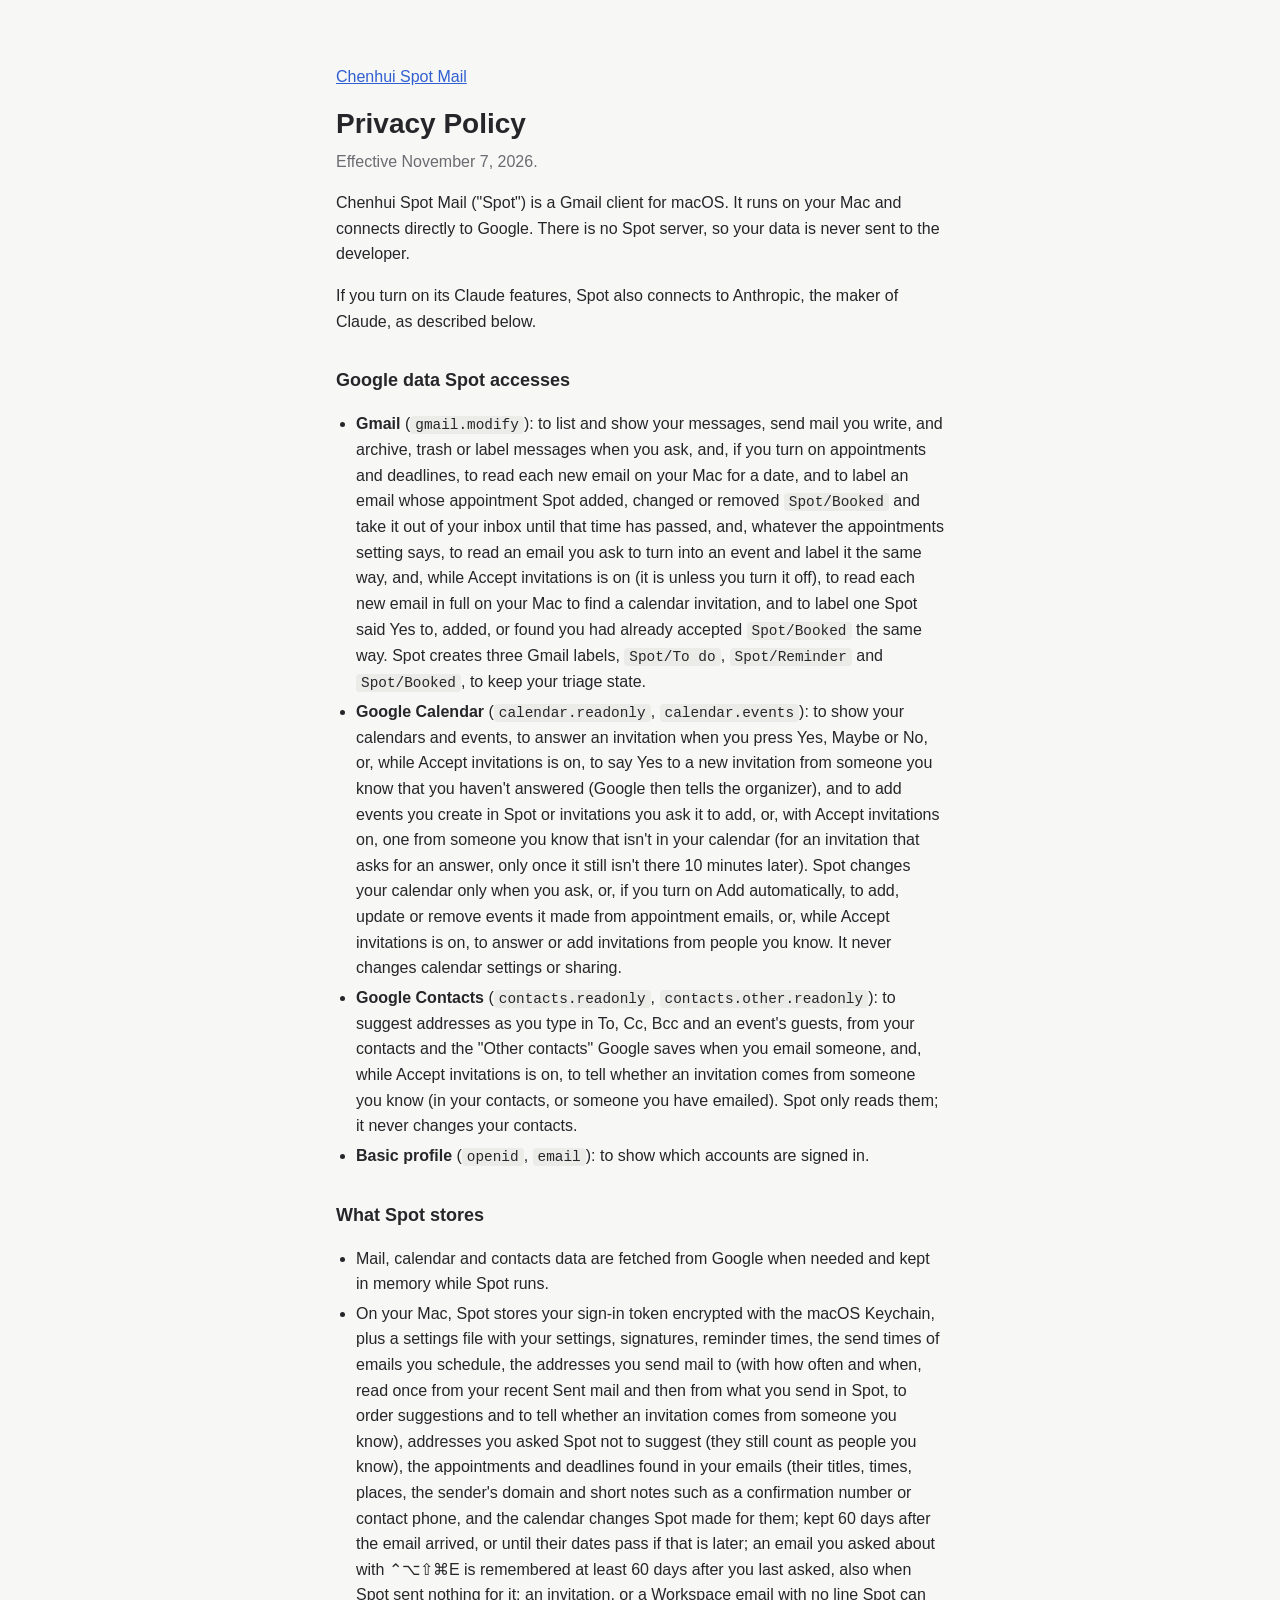
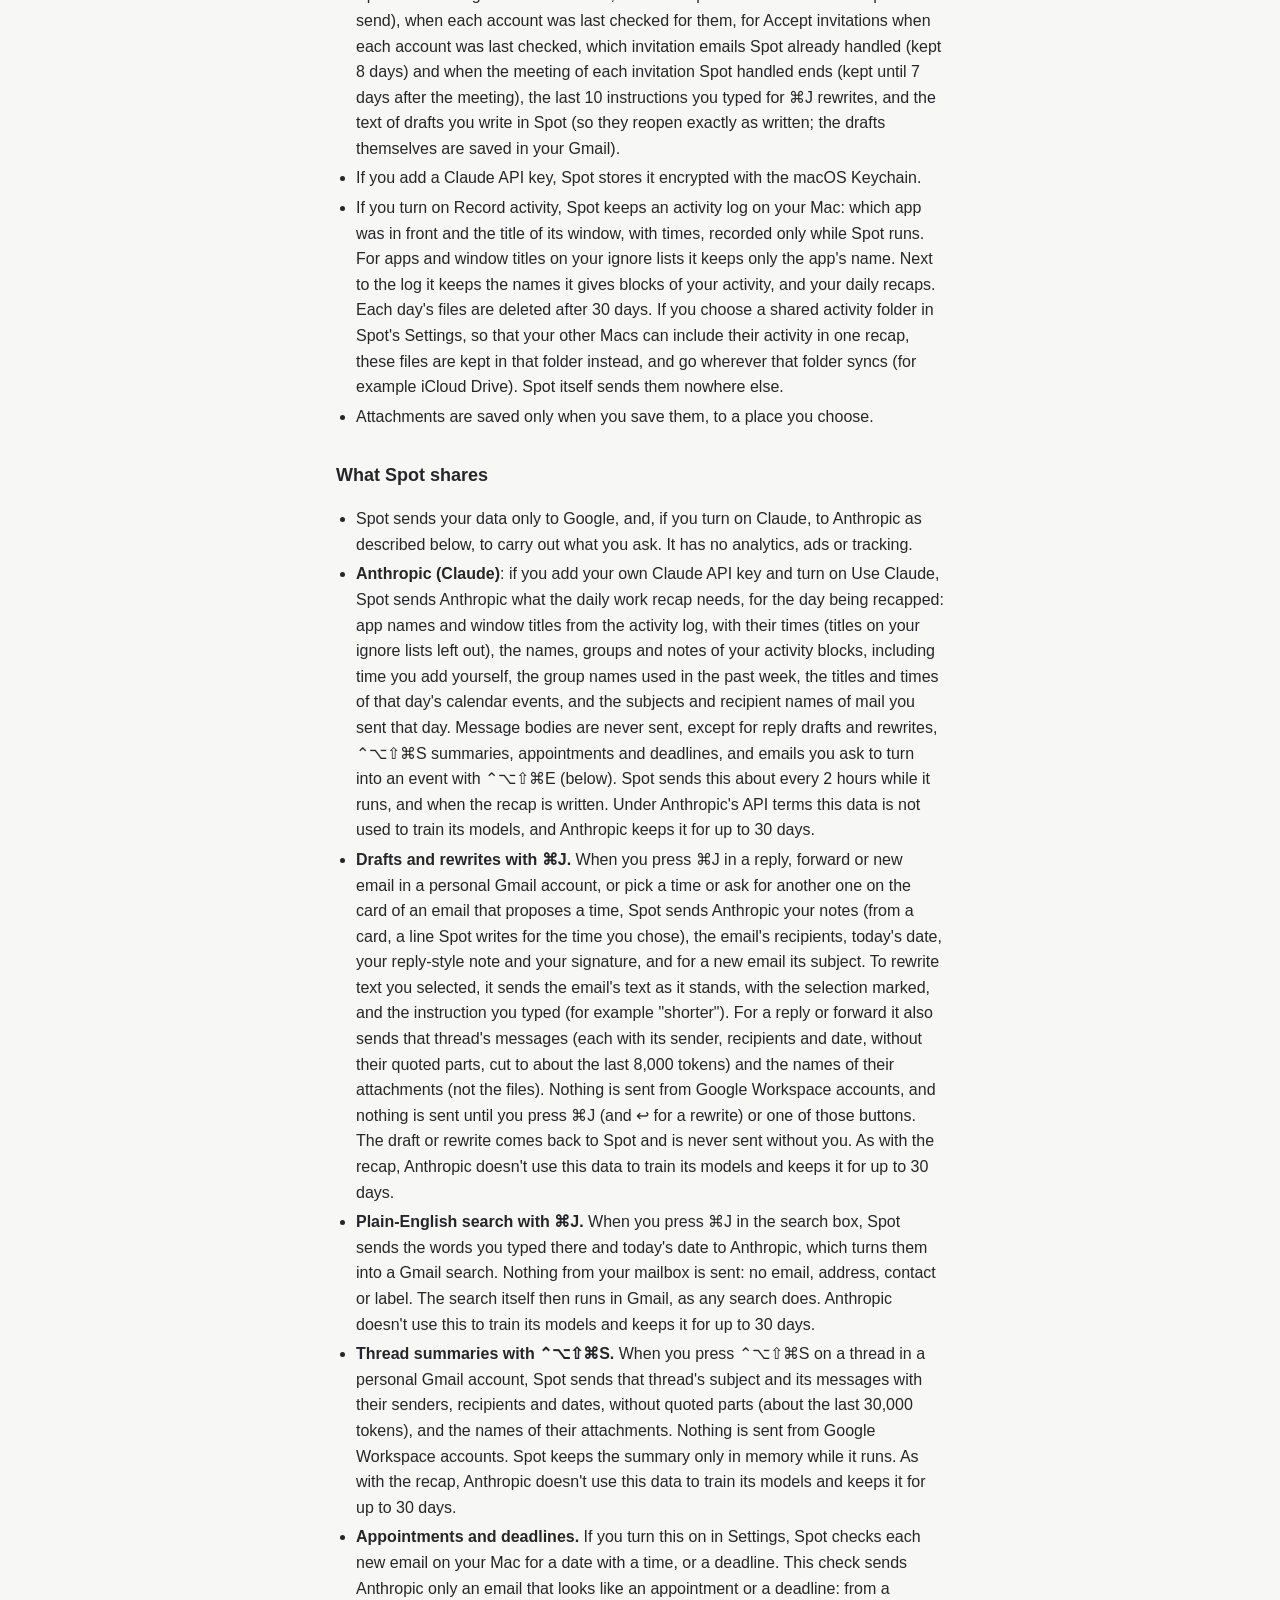
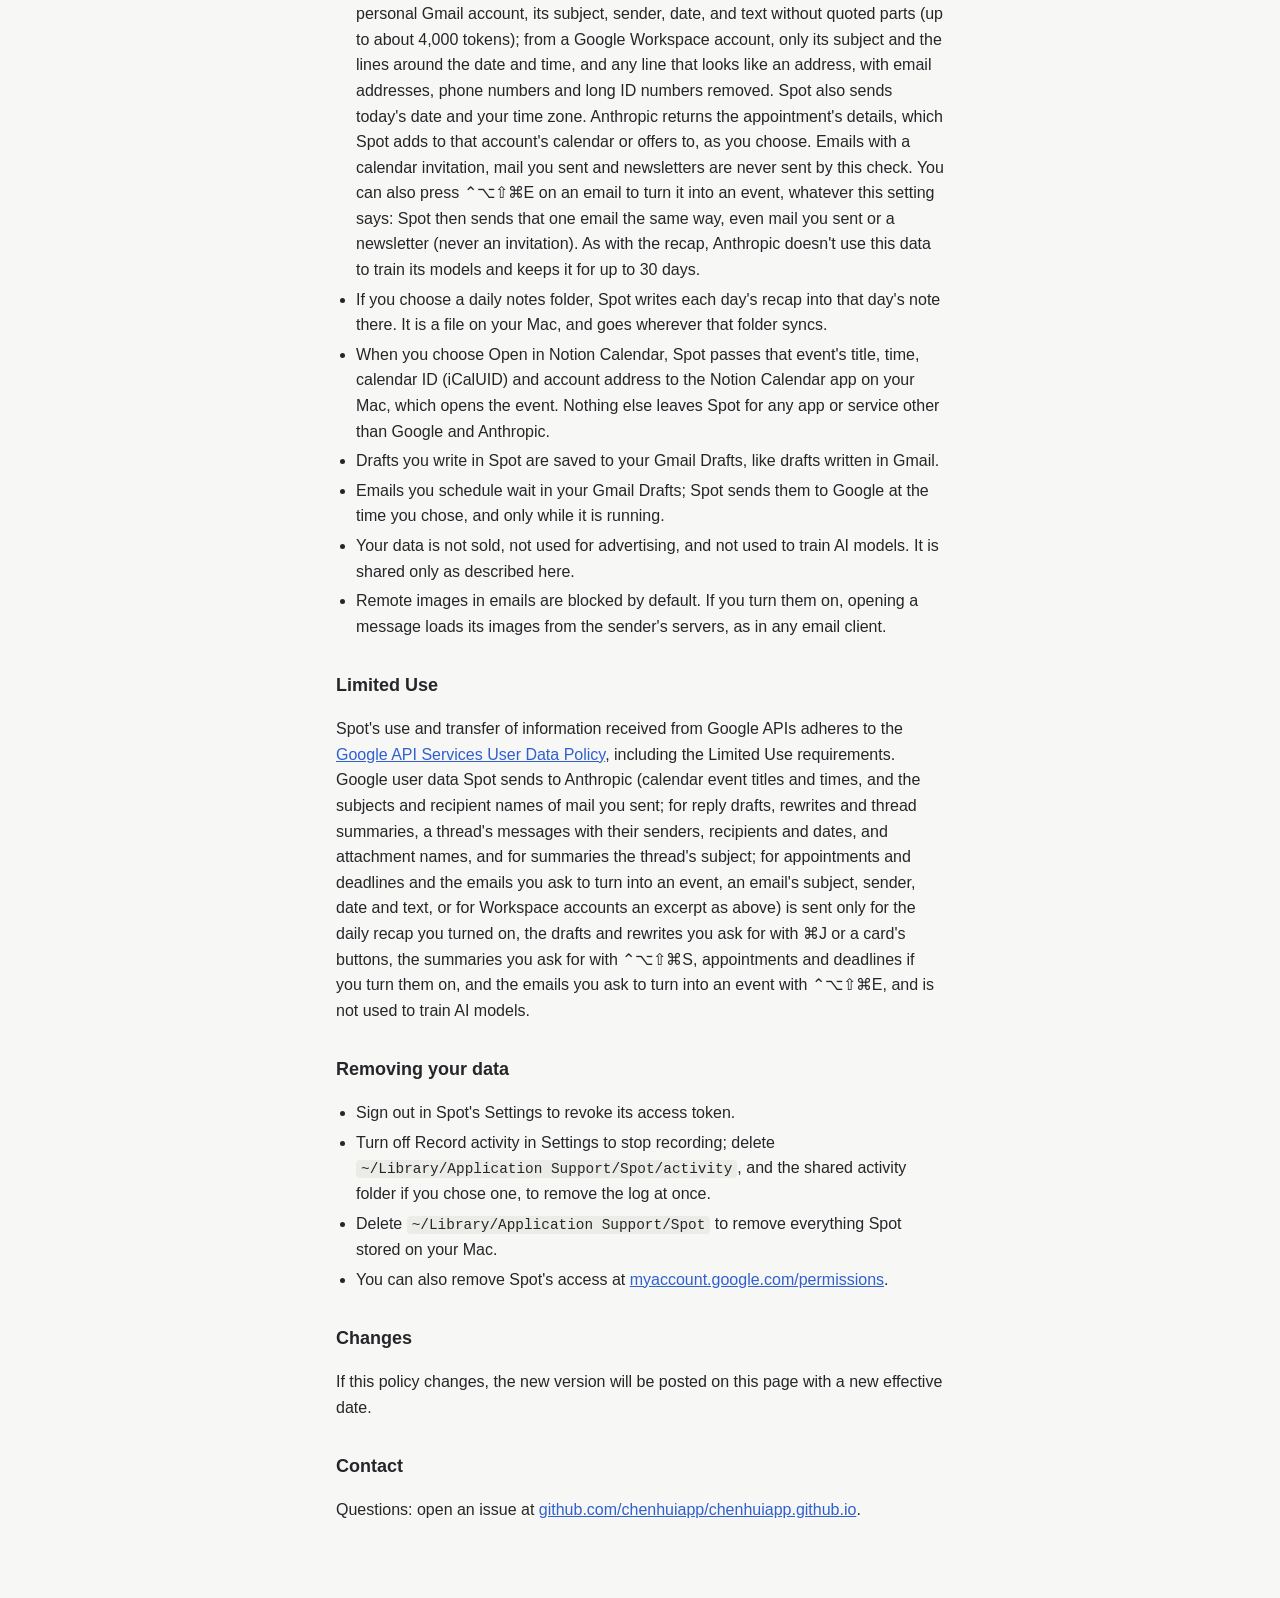
==== commit 3b5be83a: "Privacy: what Spot stores for an email you asked about with ⌃⌥⇧⌘E, worded as a sentence; Workspace: " ====
--- a/privacy.html
+++ b/privacy.html
@@ -28,7 +28,7 @@
   <h2>What Spot stores</h2>
   <ul>
     <li>Mail, calendar and contacts data are fetched from Google when needed and kept in memory while Spot runs.</li>
-    <li>On your Mac, Spot stores your sign-in token encrypted with the macOS Keychain, plus a settings file with your settings, signatures, reminder times, the send times of emails you schedule, the addresses you send mail to (with how often and when, read once from your recent Sent mail and then from what you send in Spot, to order suggestions and to tell whether an invitation comes from someone you know), addresses you asked Spot not to suggest (they still count as people you know), the appointments and deadlines found in your emails (their titles, times, places, the sender's domain and short notes such as a confirmation number or contact phone, and the calendar changes Spot made for them; kept 60 days after the email arrived, or until their dates pass if that is later; for an email you asked about with ⌃⌥⇧⌘E, or 60 days after you last asked if that is later, and also when Spot sent nothing for it: an invitation, or a Workspace email with no date or time), when each account was last checked for them, for Accept invitations when each account was last checked, which invitation emails Spot already handled (kept 8 days) and when the meeting of each invitation Spot handled ends (kept until 7 days after the meeting), the last 10 instructions you typed for ⌘J rewrites, and the text of drafts you write in Spot (so they reopen exactly as written; the drafts themselves are saved in your Gmail).</li>
+    <li>On your Mac, Spot stores your sign-in token encrypted with the macOS Keychain, plus a settings file with your settings, signatures, reminder times, the send times of emails you schedule, the addresses you send mail to (with how often and when, read once from your recent Sent mail and then from what you send in Spot, to order suggestions and to tell whether an invitation comes from someone you know), addresses you asked Spot not to suggest (they still count as people you know), the appointments and deadlines found in your emails (their titles, times, places, the sender's domain and short notes such as a confirmation number or contact phone, and the calendar changes Spot made for them; kept 60 days after the email arrived, or until their dates pass if that is later; an email you asked about with ⌃⌥⇧⌘E is remembered at least 60 days after you last asked, also when Spot sent nothing for it: an invitation, or a Workspace email with no line Spot can send), when each account was last checked for them, for Accept invitations when each account was last checked, which invitation emails Spot already handled (kept 8 days) and when the meeting of each invitation Spot handled ends (kept until 7 days after the meeting), the last 10 instructions you typed for ⌘J rewrites, and the text of drafts you write in Spot (so they reopen exactly as written; the drafts themselves are saved in your Gmail).</li>
     <li>If you add a Claude API key, Spot stores it encrypted with the macOS Keychain.</li>
     <li>If you turn on Record activity, Spot keeps an activity log on your Mac: which app was in front and the title of its window, with times, recorded only while Spot runs. For apps and window titles on your ignore lists it keeps only the app's name. Next to the log it keeps the names it gives blocks of your activity, and your daily recaps. Each day's files are deleted after 30 days. If you choose a shared activity folder in Spot's Settings, so that your other Macs can include their activity in one recap, these files are kept in that folder instead, and go wherever that folder syncs (for example iCloud Drive). Spot itself sends them nowhere else.</li>
     <li>Attachments are saved only when you save them, to a place you choose.</li>
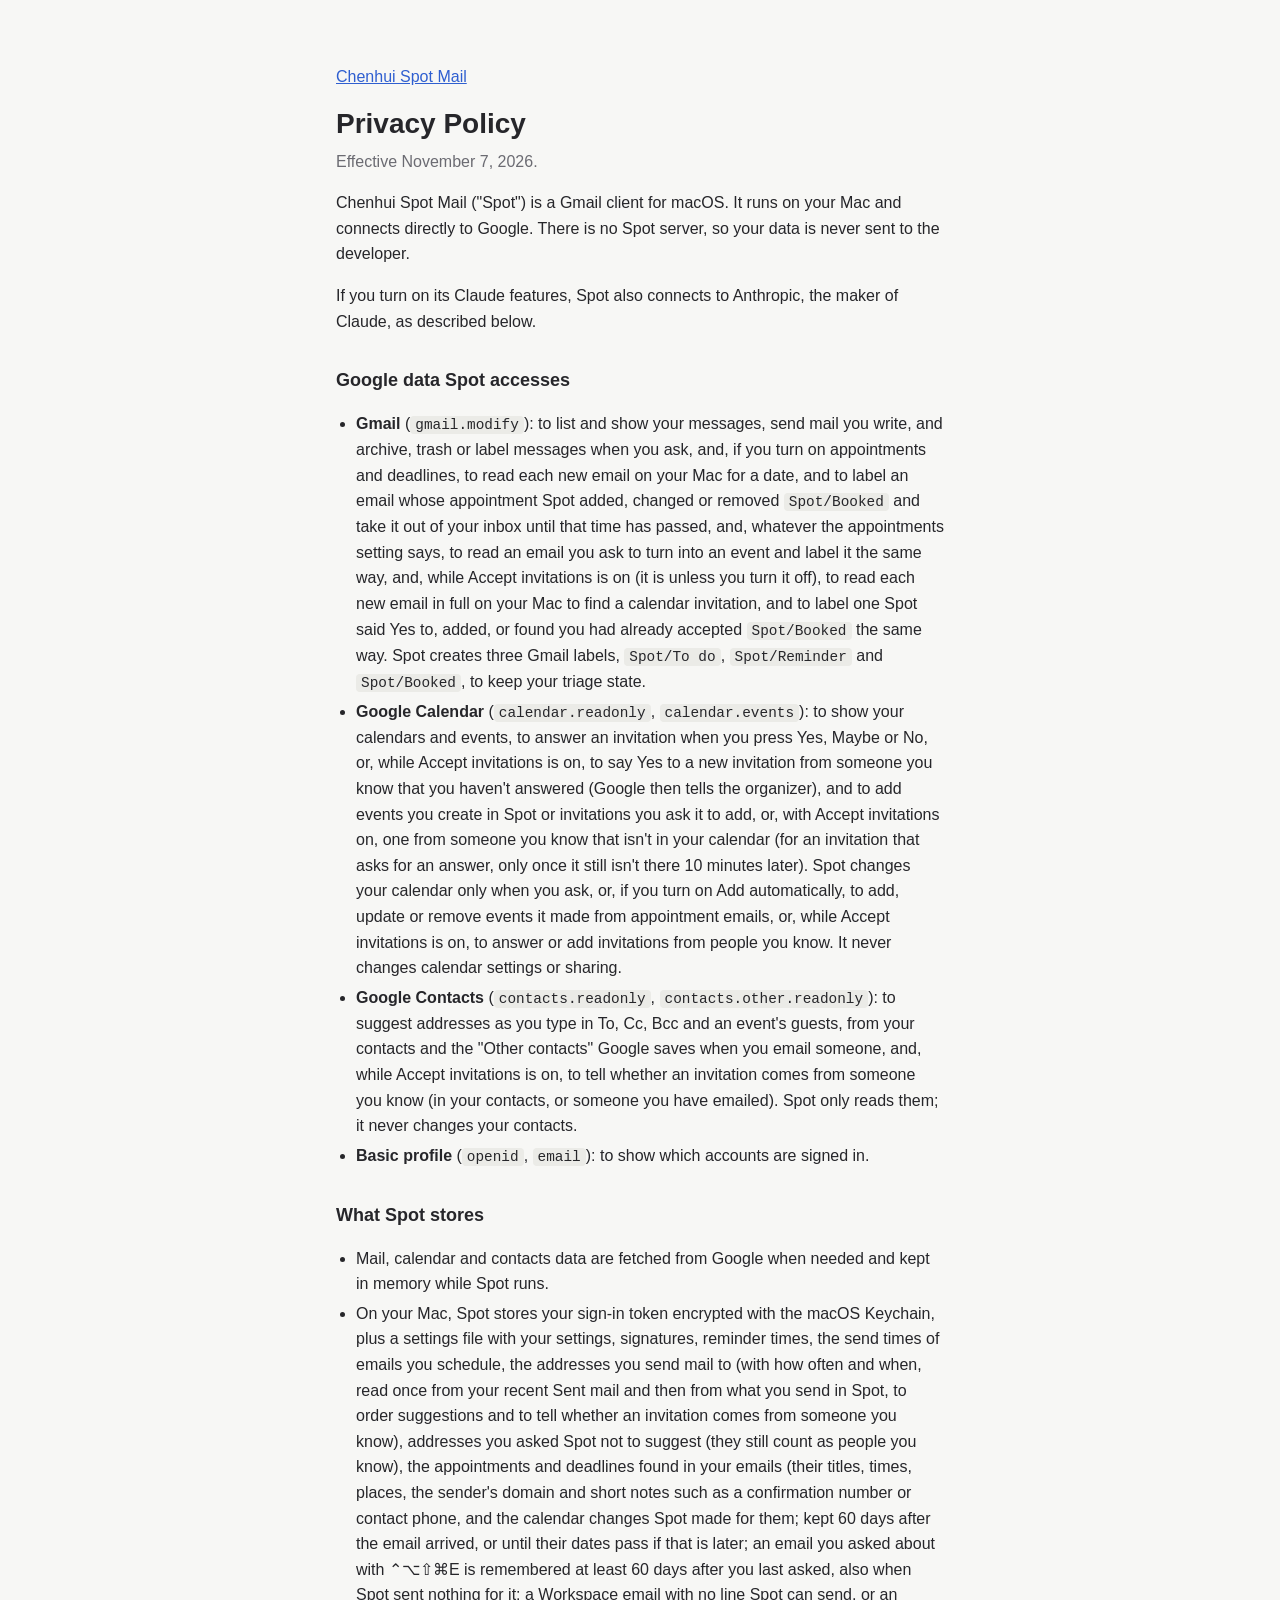
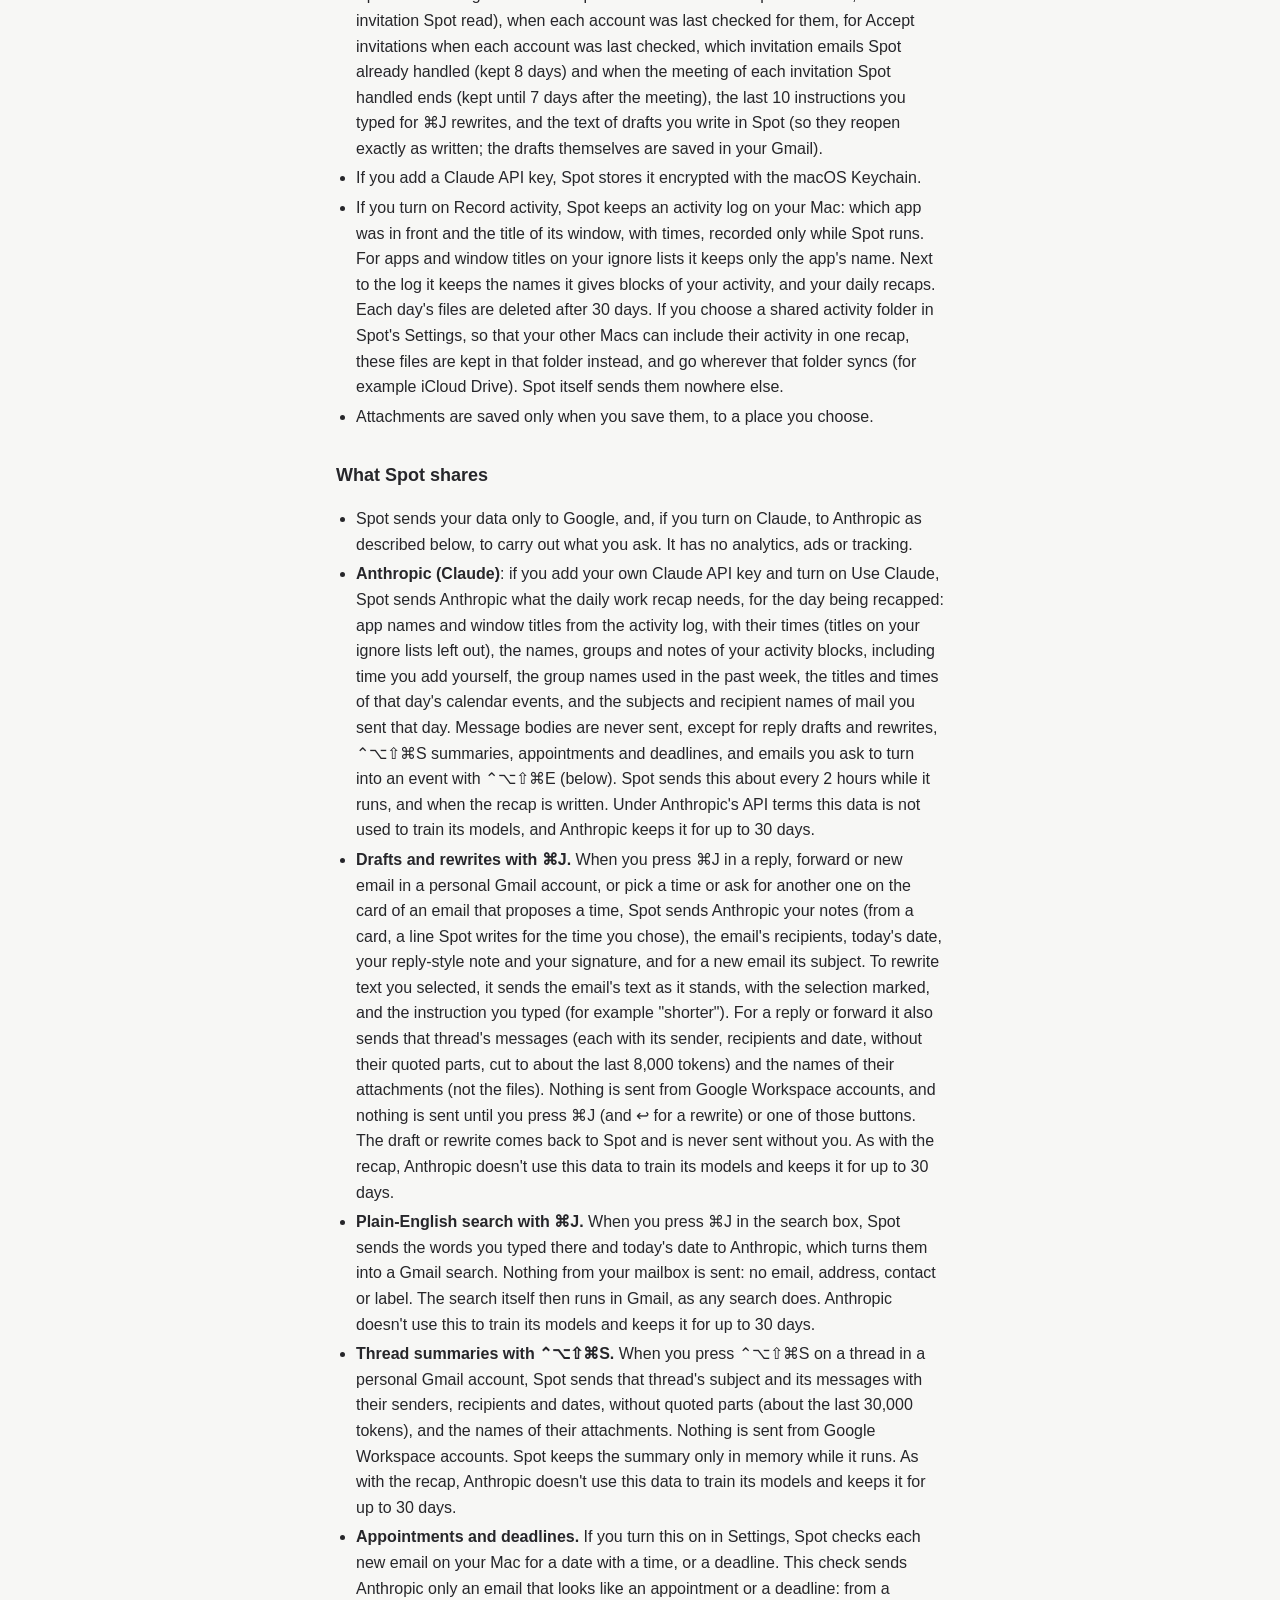
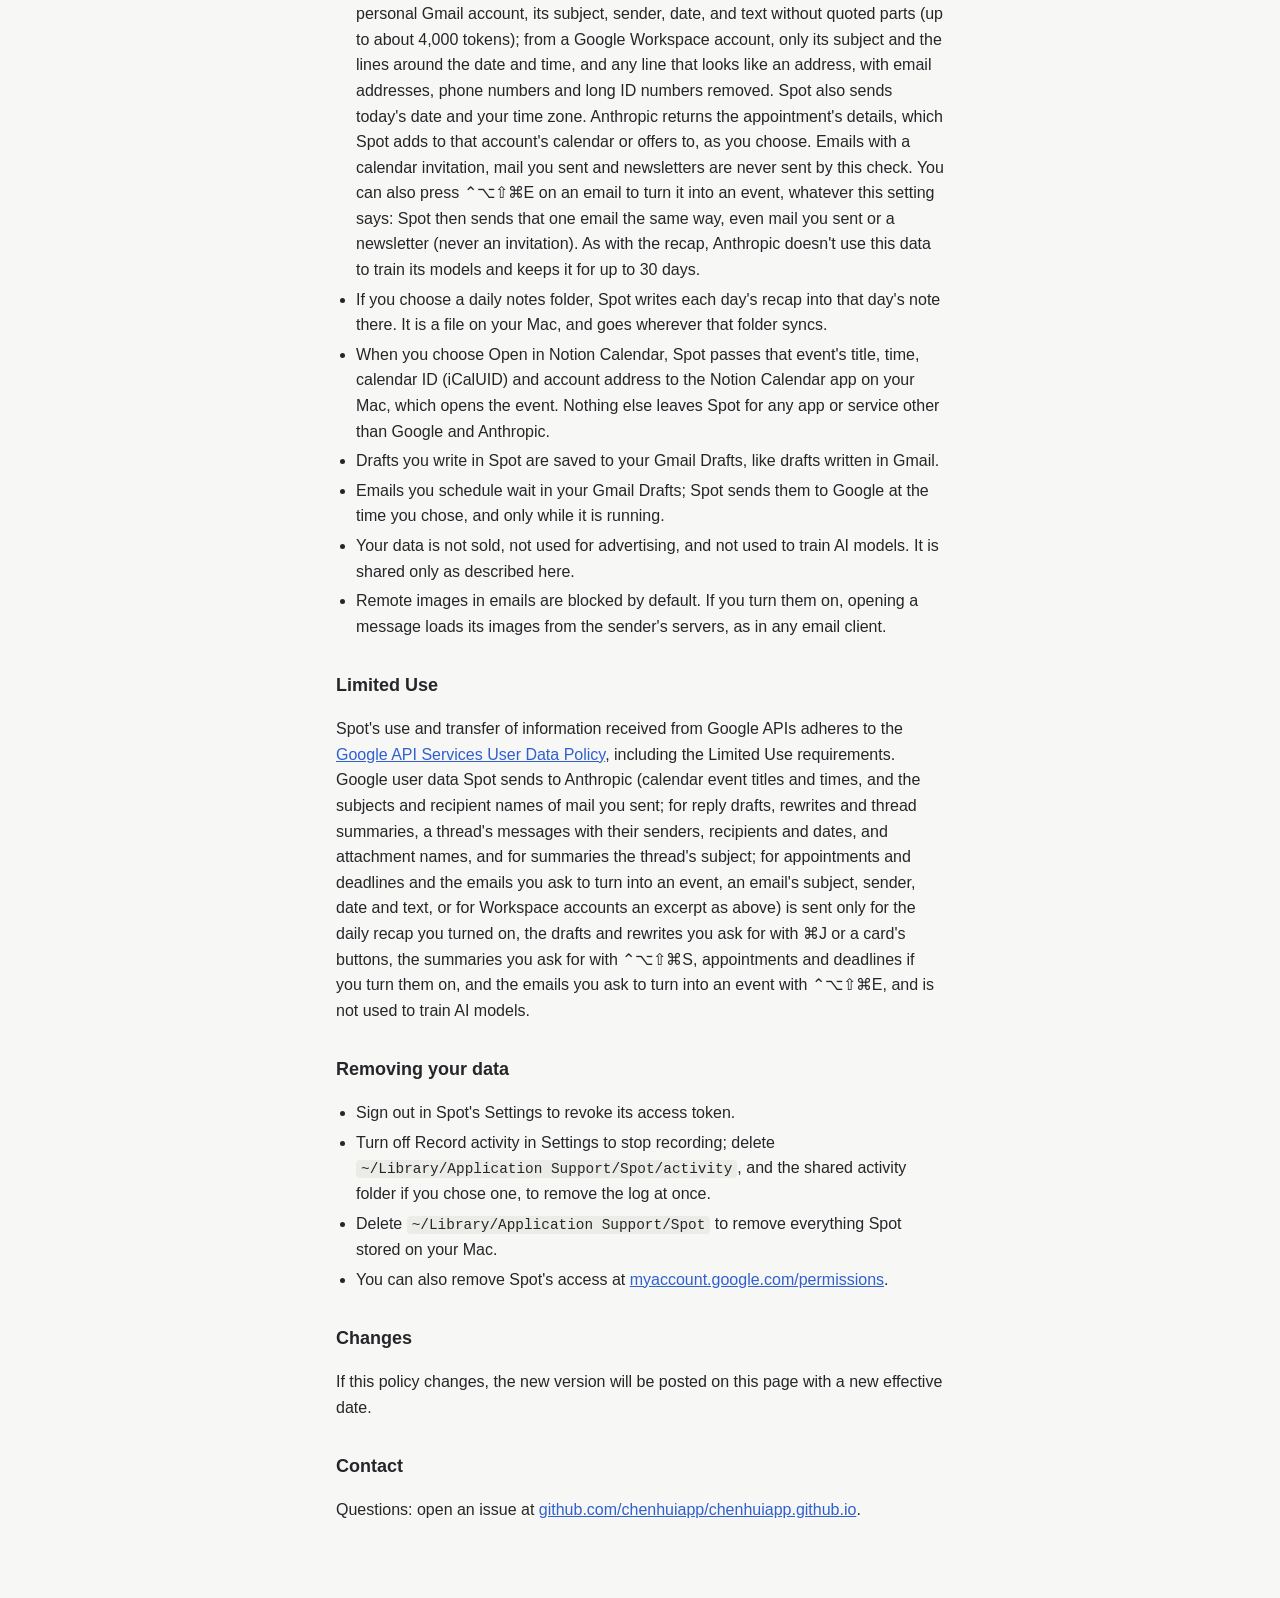
==== commit 1f9e47e0: "Privacy: an invitation is remembered only when Spot read it Co-Authored-By: Claude Opus 5.5 <noreply" ====
--- a/privacy.html
+++ b/privacy.html
@@ -28,7 +28,7 @@
   <h2>What Spot stores</h2>
   <ul>
     <li>Mail, calendar and contacts data are fetched from Google when needed and kept in memory while Spot runs.</li>
-    <li>On your Mac, Spot stores your sign-in token encrypted with the macOS Keychain, plus a settings file with your settings, signatures, reminder times, the send times of emails you schedule, the addresses you send mail to (with how often and when, read once from your recent Sent mail and then from what you send in Spot, to order suggestions and to tell whether an invitation comes from someone you know), addresses you asked Spot not to suggest (they still count as people you know), the appointments and deadlines found in your emails (their titles, times, places, the sender's domain and short notes such as a confirmation number or contact phone, and the calendar changes Spot made for them; kept 60 days after the email arrived, or until their dates pass if that is later; an email you asked about with ⌃⌥⇧⌘E is remembered at least 60 days after you last asked, also when Spot sent nothing for it: an invitation, or a Workspace email with no line Spot can send), when each account was last checked for them, for Accept invitations when each account was last checked, which invitation emails Spot already handled (kept 8 days) and when the meeting of each invitation Spot handled ends (kept until 7 days after the meeting), the last 10 instructions you typed for ⌘J rewrites, and the text of drafts you write in Spot (so they reopen exactly as written; the drafts themselves are saved in your Gmail).</li>
+    <li>On your Mac, Spot stores your sign-in token encrypted with the macOS Keychain, plus a settings file with your settings, signatures, reminder times, the send times of emails you schedule, the addresses you send mail to (with how often and when, read once from your recent Sent mail and then from what you send in Spot, to order suggestions and to tell whether an invitation comes from someone you know), addresses you asked Spot not to suggest (they still count as people you know), the appointments and deadlines found in your emails (their titles, times, places, the sender's domain and short notes such as a confirmation number or contact phone, and the calendar changes Spot made for them; kept 60 days after the email arrived, or until their dates pass if that is later; an email you asked about with ⌃⌥⇧⌘E is remembered at least 60 days after you last asked, also when Spot sent nothing for it: a Workspace email with no line Spot can send, or an invitation Spot read), when each account was last checked for them, for Accept invitations when each account was last checked, which invitation emails Spot already handled (kept 8 days) and when the meeting of each invitation Spot handled ends (kept until 7 days after the meeting), the last 10 instructions you typed for ⌘J rewrites, and the text of drafts you write in Spot (so they reopen exactly as written; the drafts themselves are saved in your Gmail).</li>
     <li>If you add a Claude API key, Spot stores it encrypted with the macOS Keychain.</li>
     <li>If you turn on Record activity, Spot keeps an activity log on your Mac: which app was in front and the title of its window, with times, recorded only while Spot runs. For apps and window titles on your ignore lists it keeps only the app's name. Next to the log it keeps the names it gives blocks of your activity, and your daily recaps. Each day's files are deleted after 30 days. If you choose a shared activity folder in Spot's Settings, so that your other Macs can include their activity in one recap, these files are kept in that folder instead, and go wherever that folder syncs (for example iCloud Drive). Spot itself sends them nowhere else.</li>
     <li>Attachments are saved only when you save them, to a place you choose.</li>
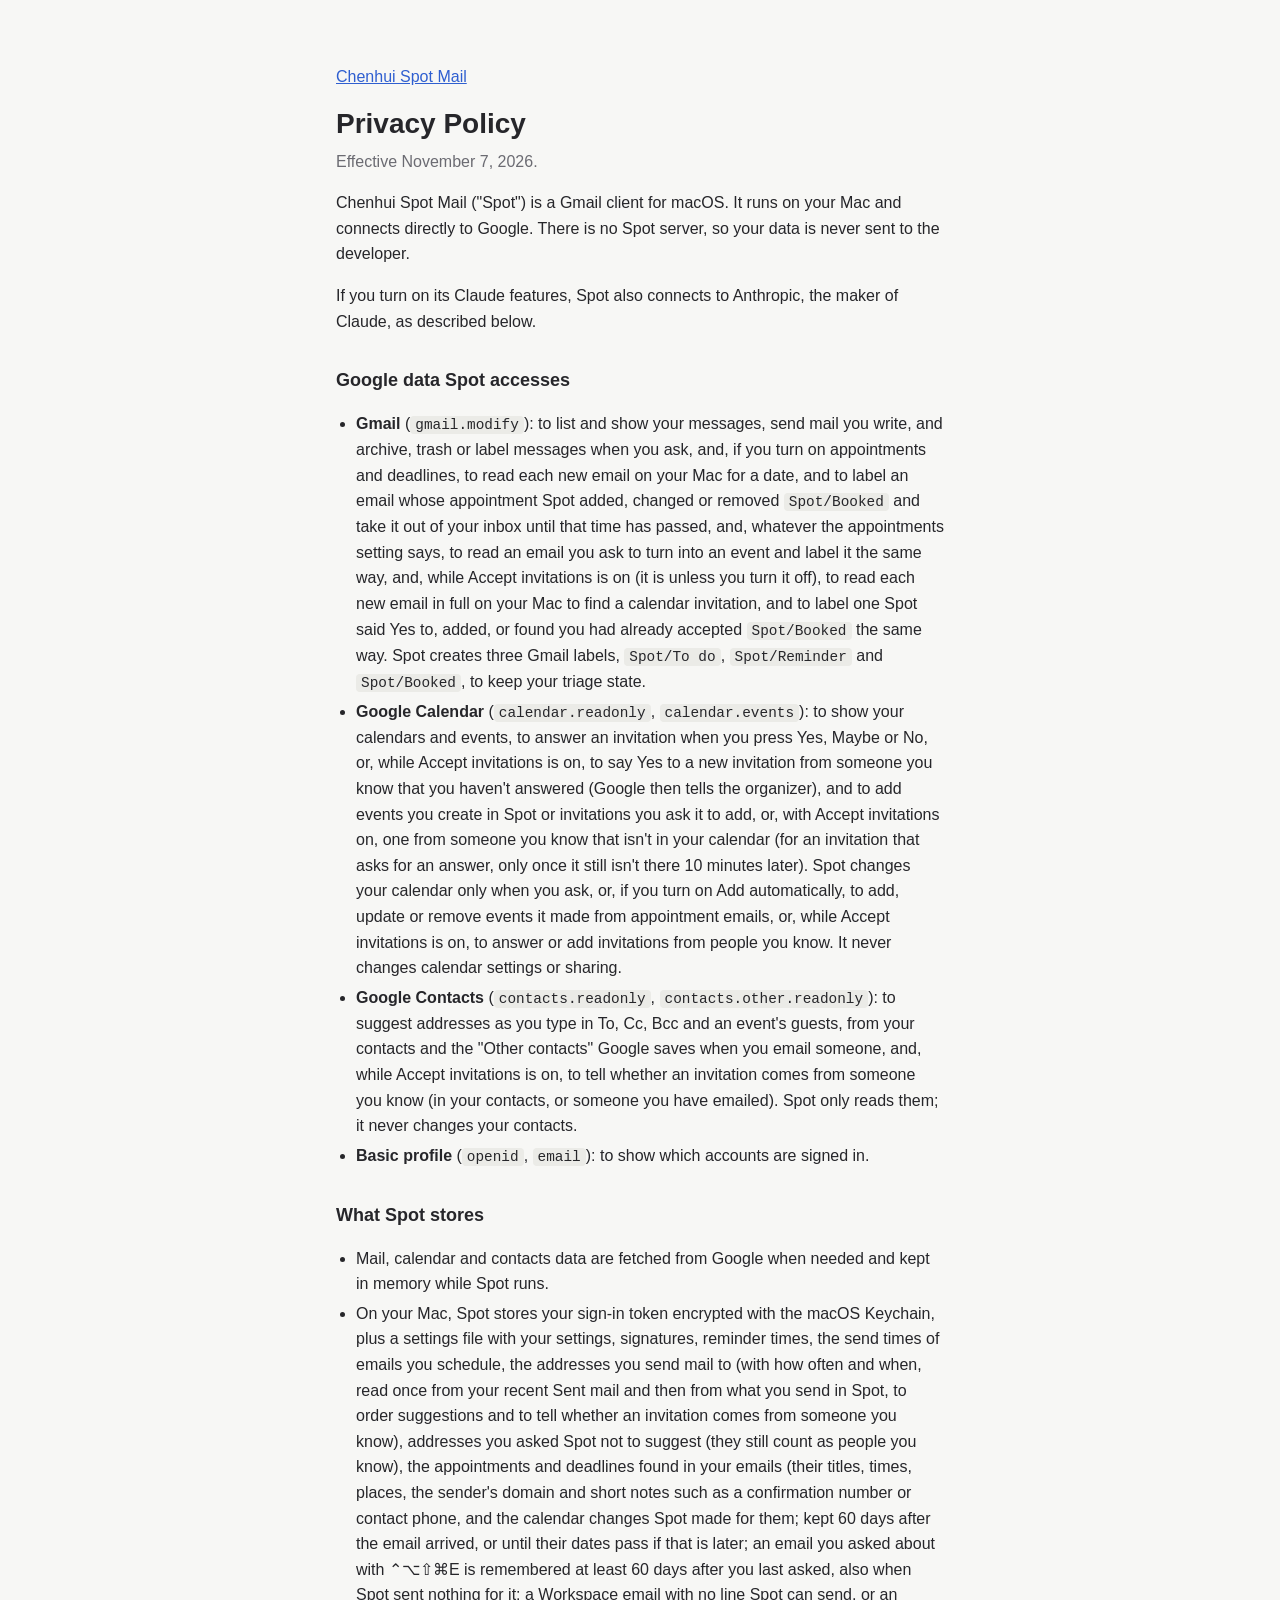
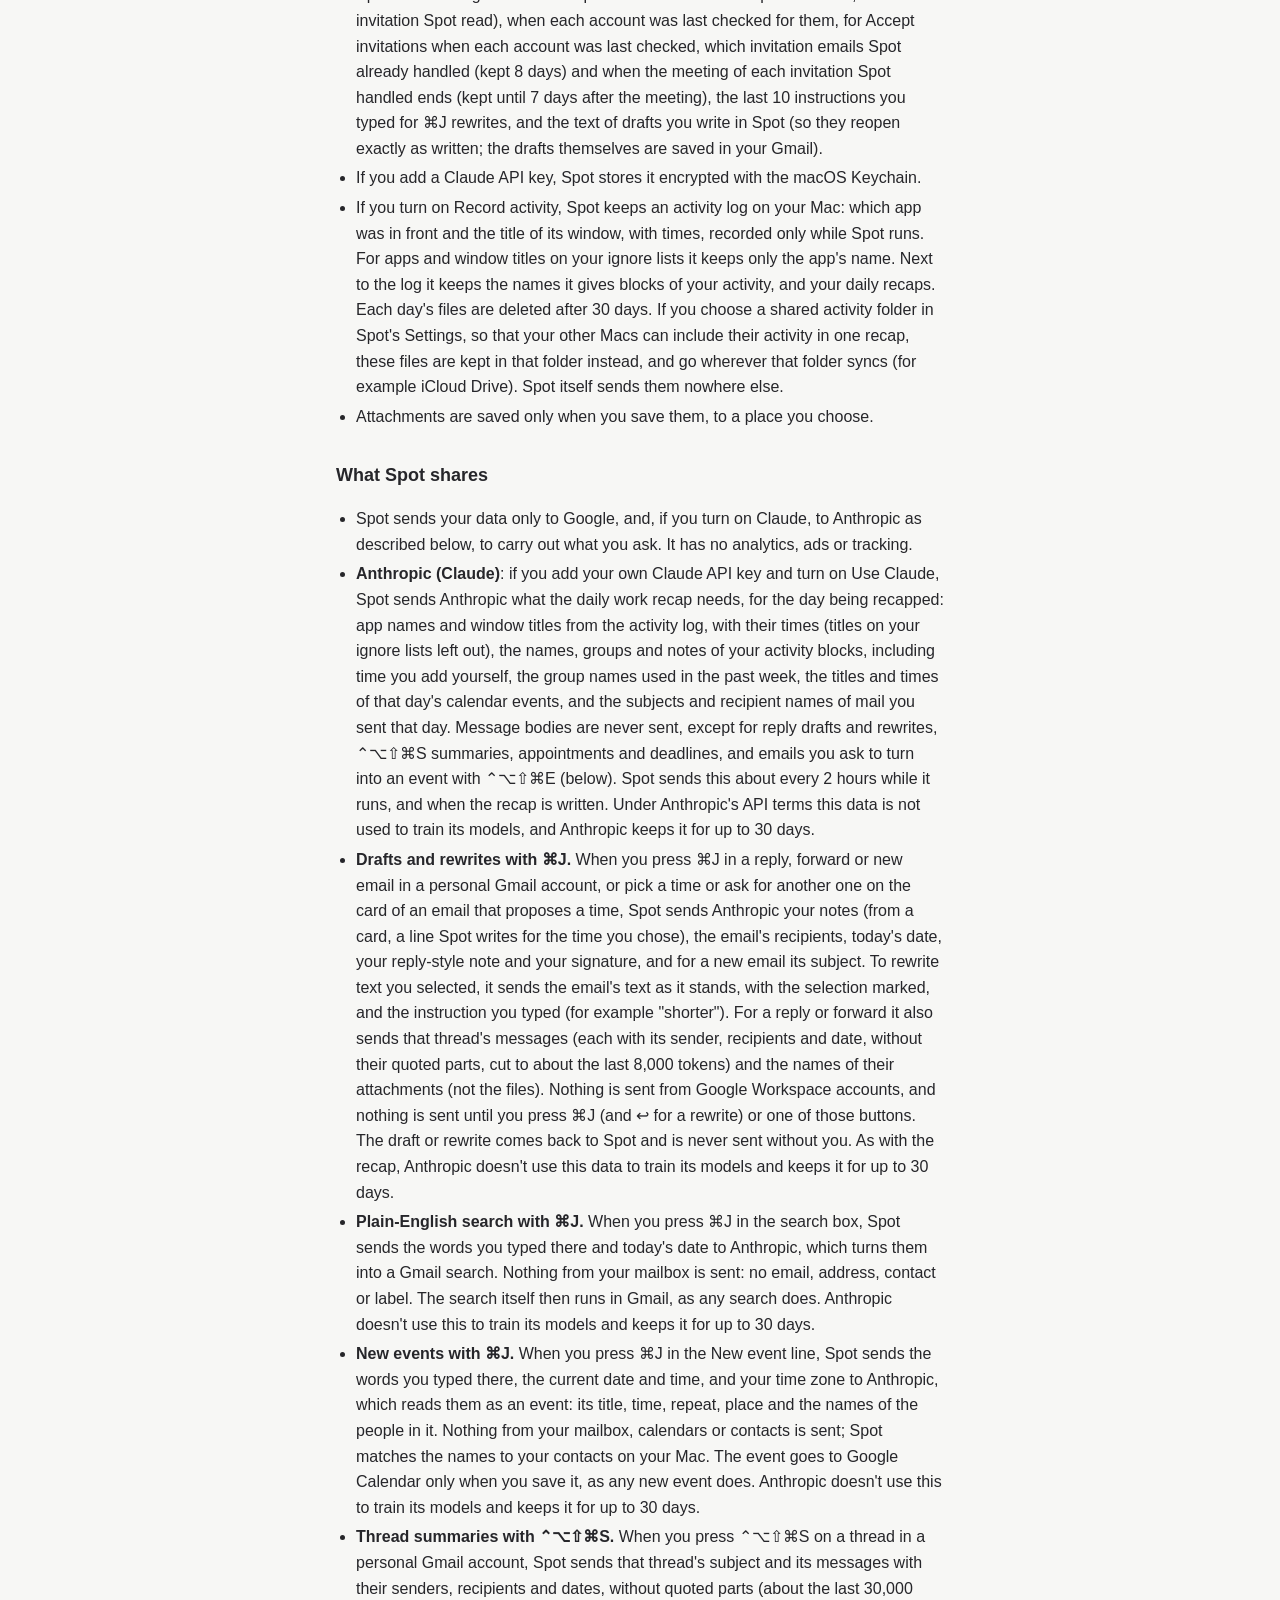
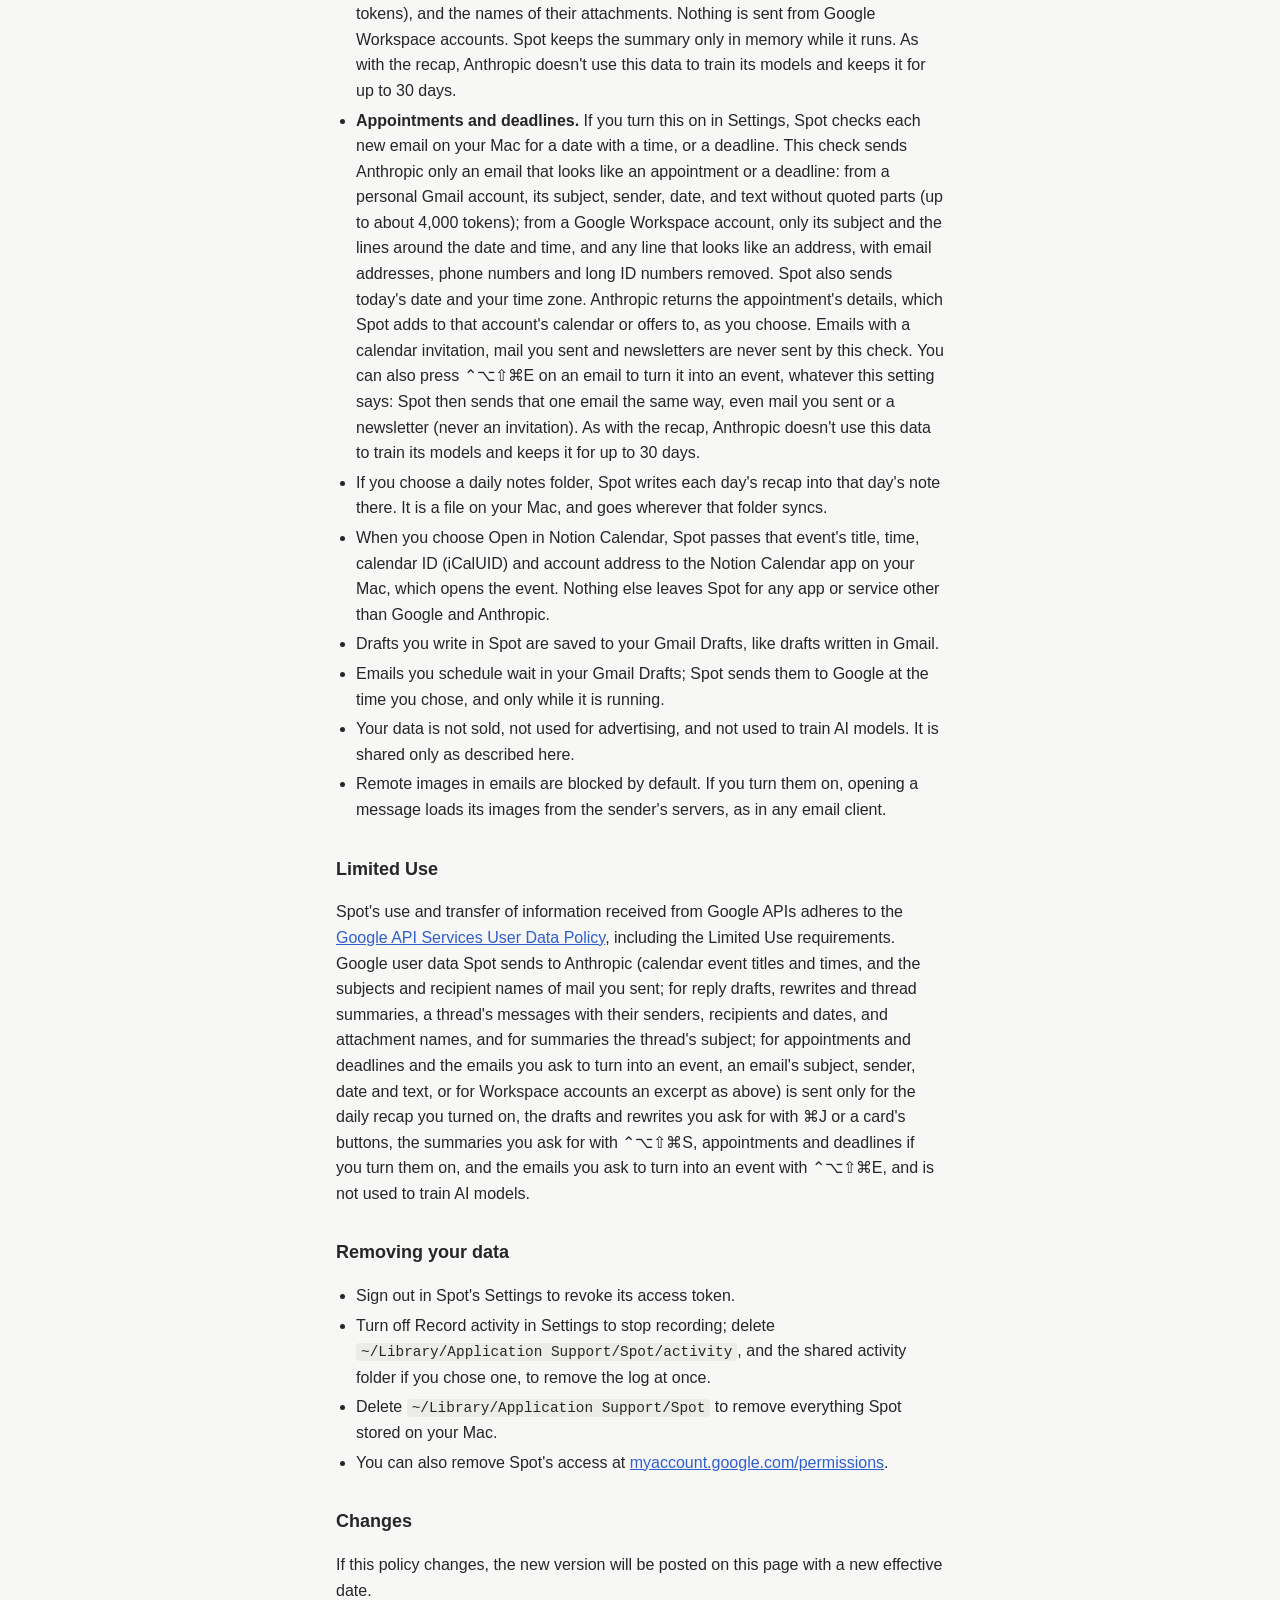
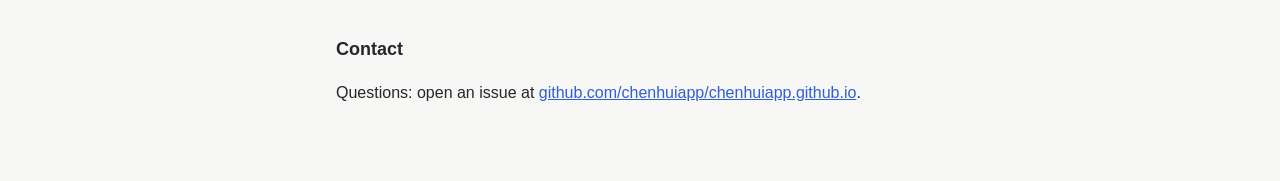
==== commit a0384b9d: "Privacy: New events with ⌘J send the typed line, the date and time and the time zone Co-Authored-By:" ====
--- a/privacy.html
+++ b/privacy.html
@@ -40,6 +40,7 @@
     <li><strong>Anthropic (Claude)</strong>: if you add your own Claude API key and turn on Use Claude, Spot sends Anthropic what the daily work recap needs, for the day being recapped: app names and window titles from the activity log, with their times (titles on your ignore lists left out), the names, groups and notes of your activity blocks, including time you add yourself, the group names used in the past week, the titles and times of that day's calendar events, and the subjects and recipient names of mail you sent that day. Message bodies are never sent, except for reply drafts and rewrites, ⌃⌥⇧⌘S summaries, appointments and deadlines, and emails you ask to turn into an event with ⌃⌥⇧⌘E (below). Spot sends this about every 2 hours while it runs, and when the recap is written. Under Anthropic's API terms this data is not used to train its models, and Anthropic keeps it for up to 30 days.</li>
     <li><strong>Drafts and rewrites with ⌘J.</strong> When you press ⌘J in a reply, forward or new email in a personal Gmail account, or pick a time or ask for another one on the card of an email that proposes a time, Spot sends Anthropic your notes (from a card, a line Spot writes for the time you chose), the email's recipients, today's date, your reply-style note and your signature, and for a new email its subject. To rewrite text you selected, it sends the email's text as it stands, with the selection marked, and the instruction you typed (for example "shorter"). For a reply or forward it also sends that thread's messages (each with its sender, recipients and date, without their quoted parts, cut to about the last 8,000 tokens) and the names of their attachments (not the files). Nothing is sent from Google Workspace accounts, and nothing is sent until you press ⌘J (and ↩ for a rewrite) or one of those buttons. The draft or rewrite comes back to Spot and is never sent without you. As with the recap, Anthropic doesn't use this data to train its models and keeps it for up to 30 days.</li>
     <li><strong>Plain-English search with ⌘J.</strong> When you press ⌘J in the search box, Spot sends the words you typed there and today's date to Anthropic, which turns them into a Gmail search. Nothing from your mailbox is sent: no email, address, contact or label. The search itself then runs in Gmail, as any search does. Anthropic doesn't use this to train its models and keeps it for up to 30 days.</li>
+    <li><strong>New events with ⌘J.</strong> When you press ⌘J in the New event line, Spot sends the words you typed there, the current date and time, and your time zone to Anthropic, which reads them as an event: its title, time, repeat, place and the names of the people in it. Nothing from your mailbox, calendars or contacts is sent; Spot matches the names to your contacts on your Mac. The event goes to Google Calendar only when you save it, as any new event does. Anthropic doesn't use this to train its models and keeps it for up to 30 days.</li>
     <li><strong>Thread summaries with ⌃⌥⇧⌘S.</strong> When you press ⌃⌥⇧⌘S on a thread in a personal Gmail account, Spot sends that thread's subject and its messages with their senders, recipients and dates, without quoted parts (about the last 30,000 tokens), and the names of their attachments. Nothing is sent from Google Workspace accounts. Spot keeps the summary only in memory while it runs. As with the recap, Anthropic doesn't use this data to train its models and keeps it for up to 30 days.</li>
     <li><strong>Appointments and deadlines.</strong> If you turn this on in Settings, Spot checks each new email on your Mac for a date with a time, or a deadline. This check sends Anthropic only an email that looks like an appointment or a deadline: from a personal Gmail account, its subject, sender, date, and text without quoted parts (up to about 4,000 tokens); from a Google Workspace account, only its subject and the lines around the date and time, and any line that looks like an address, with email addresses, phone numbers and long ID numbers removed. Spot also sends today's date and your time zone. Anthropic returns the appointment's details, which Spot adds to that account's calendar or offers to, as you choose. Emails with a calendar invitation, mail you sent and newsletters are never sent by this check. You can also press ⌃⌥⇧⌘E on an email to turn it into an event, whatever this setting says: Spot then sends that one email the same way, even mail you sent or a newsletter (never an invitation). As with the recap, Anthropic doesn't use this data to train its models and keeps it for up to 30 days.</li>
     <li>If you choose a daily notes folder, Spot writes each day's recap into that day's note there. It is a file on your Mac, and goes wherever that folder syncs.</li>
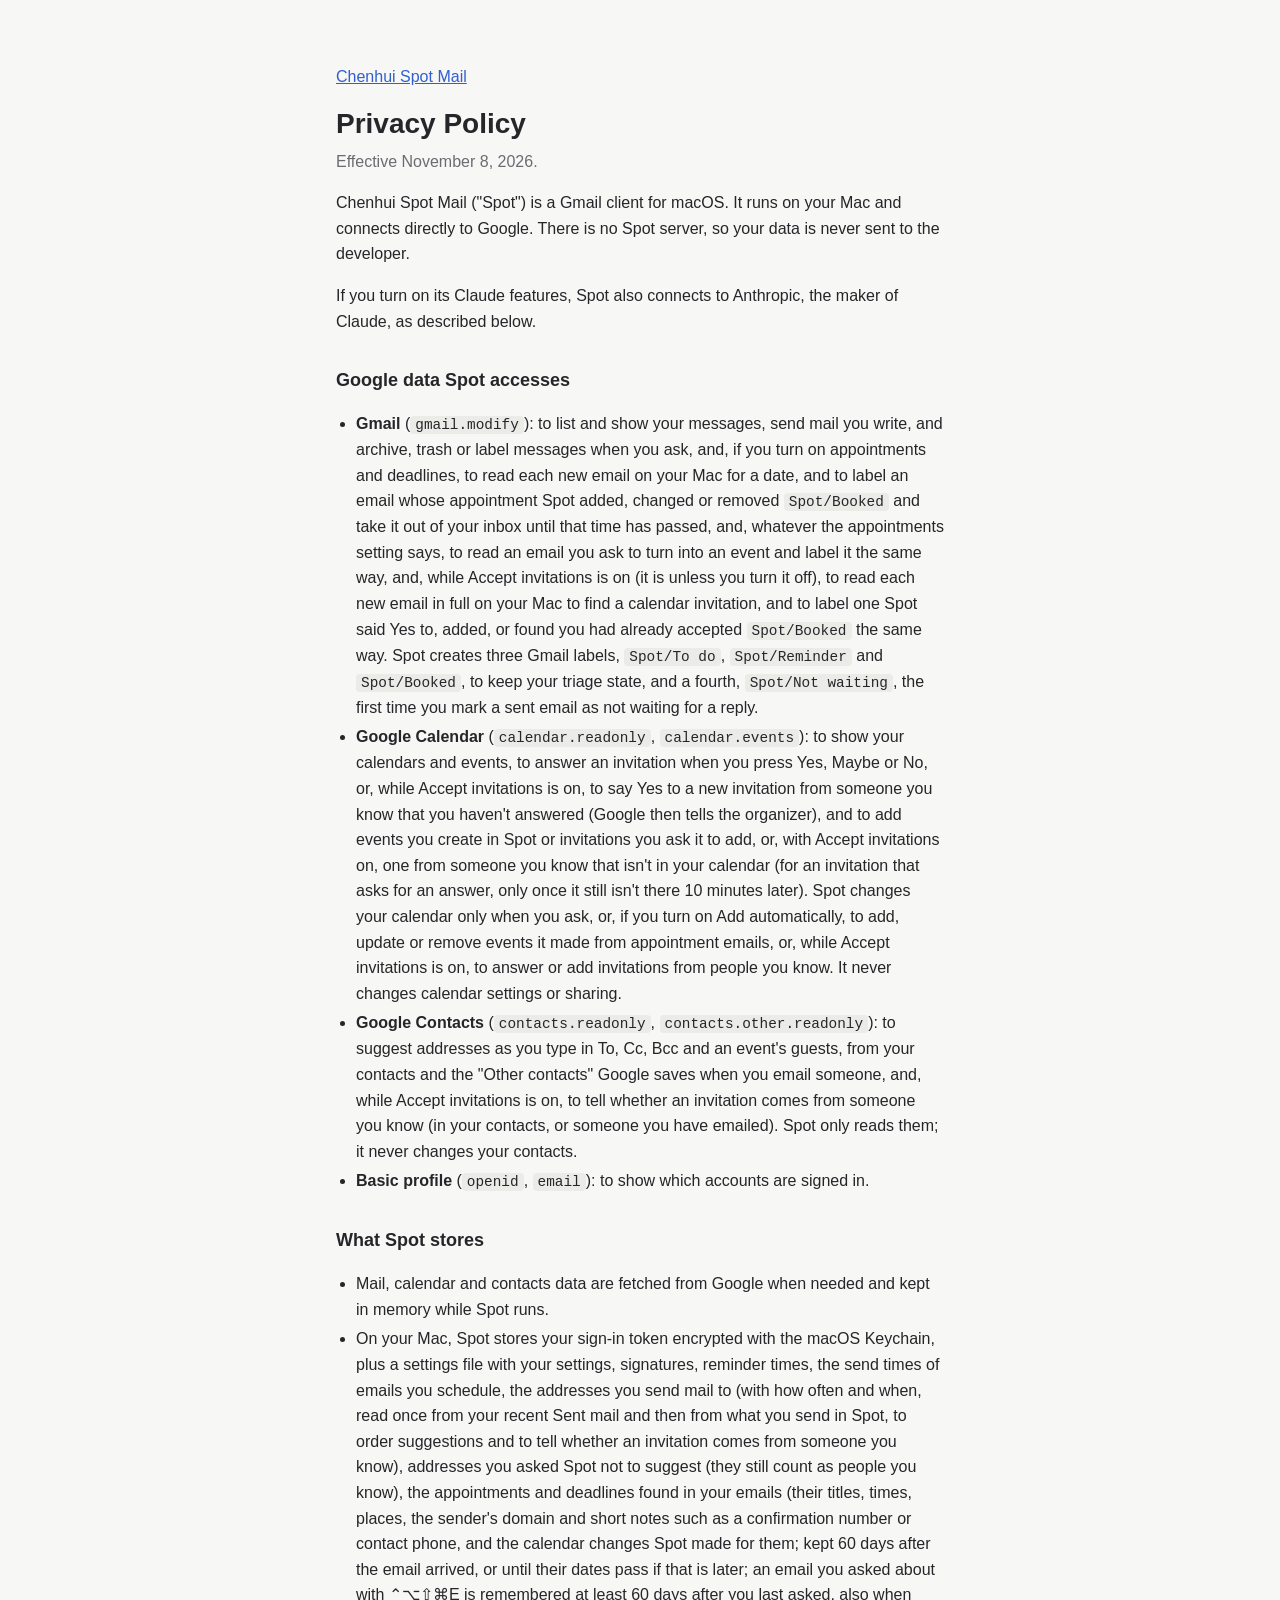
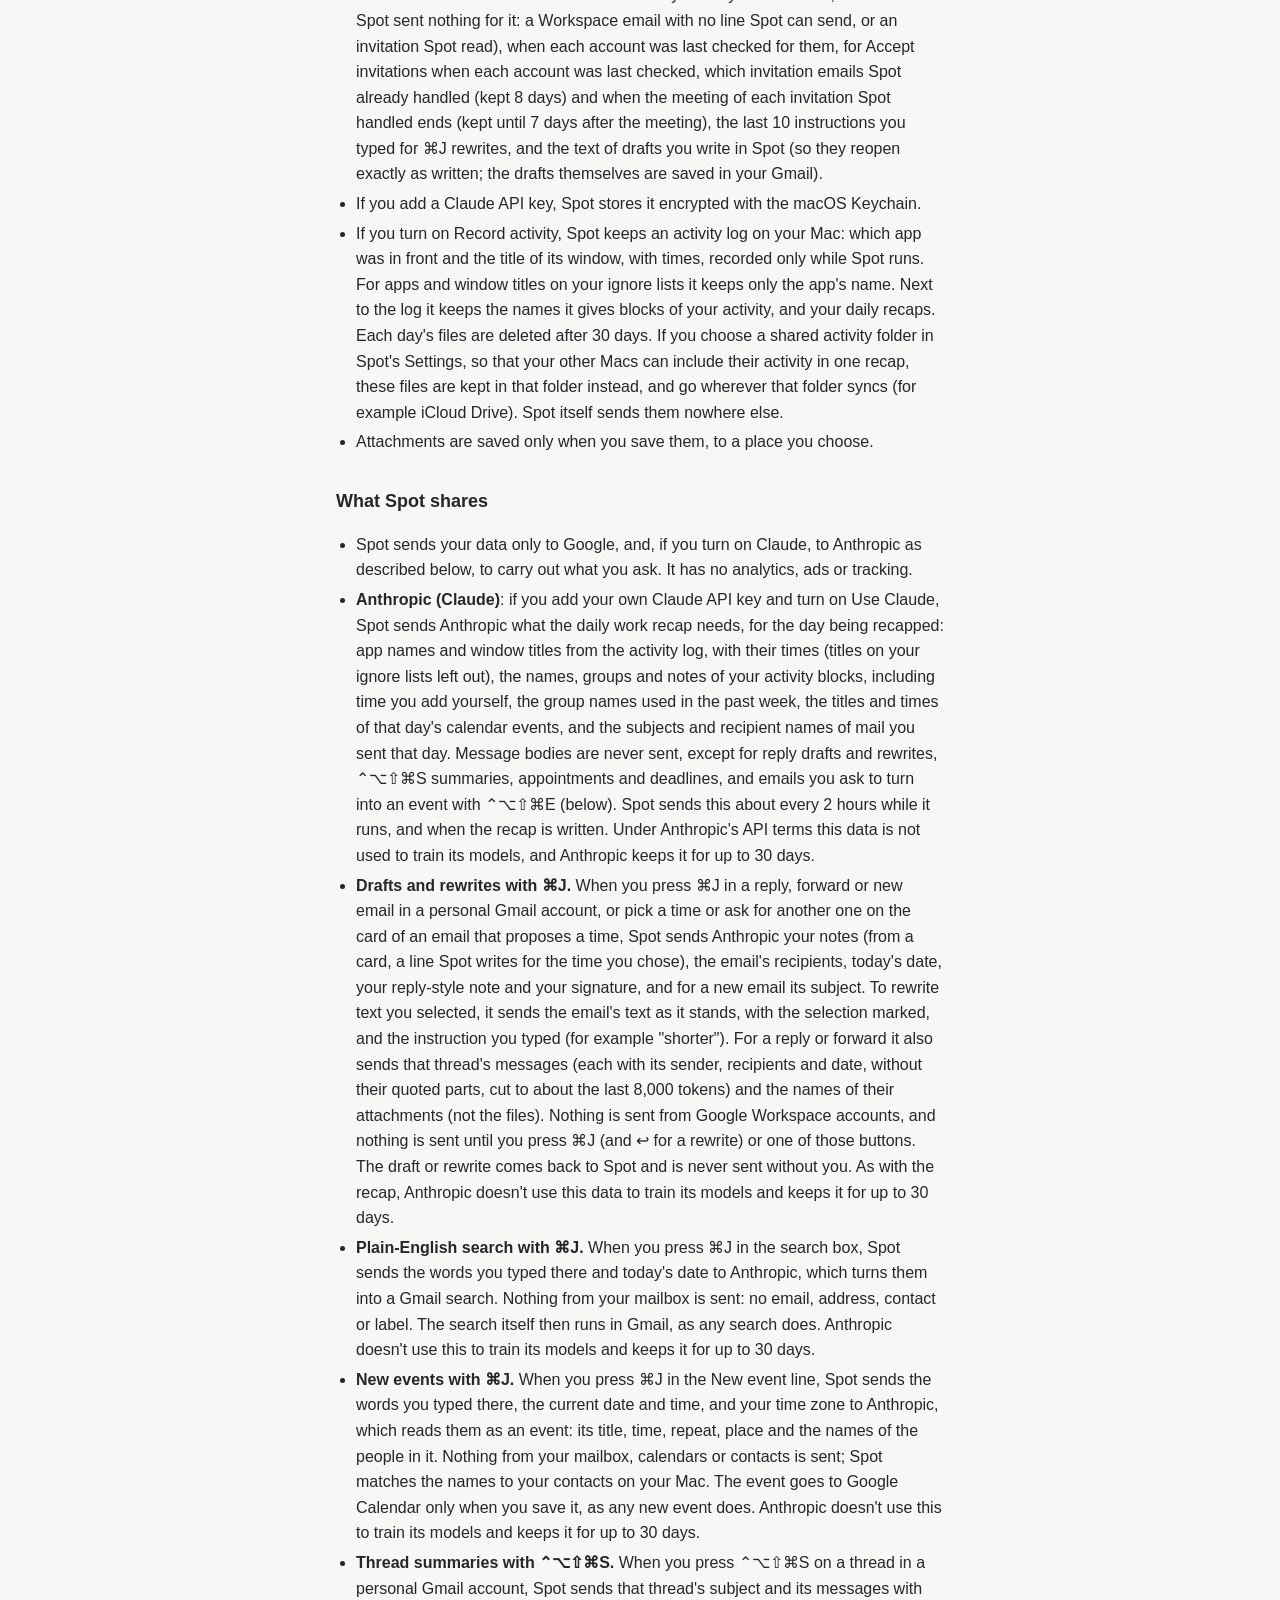
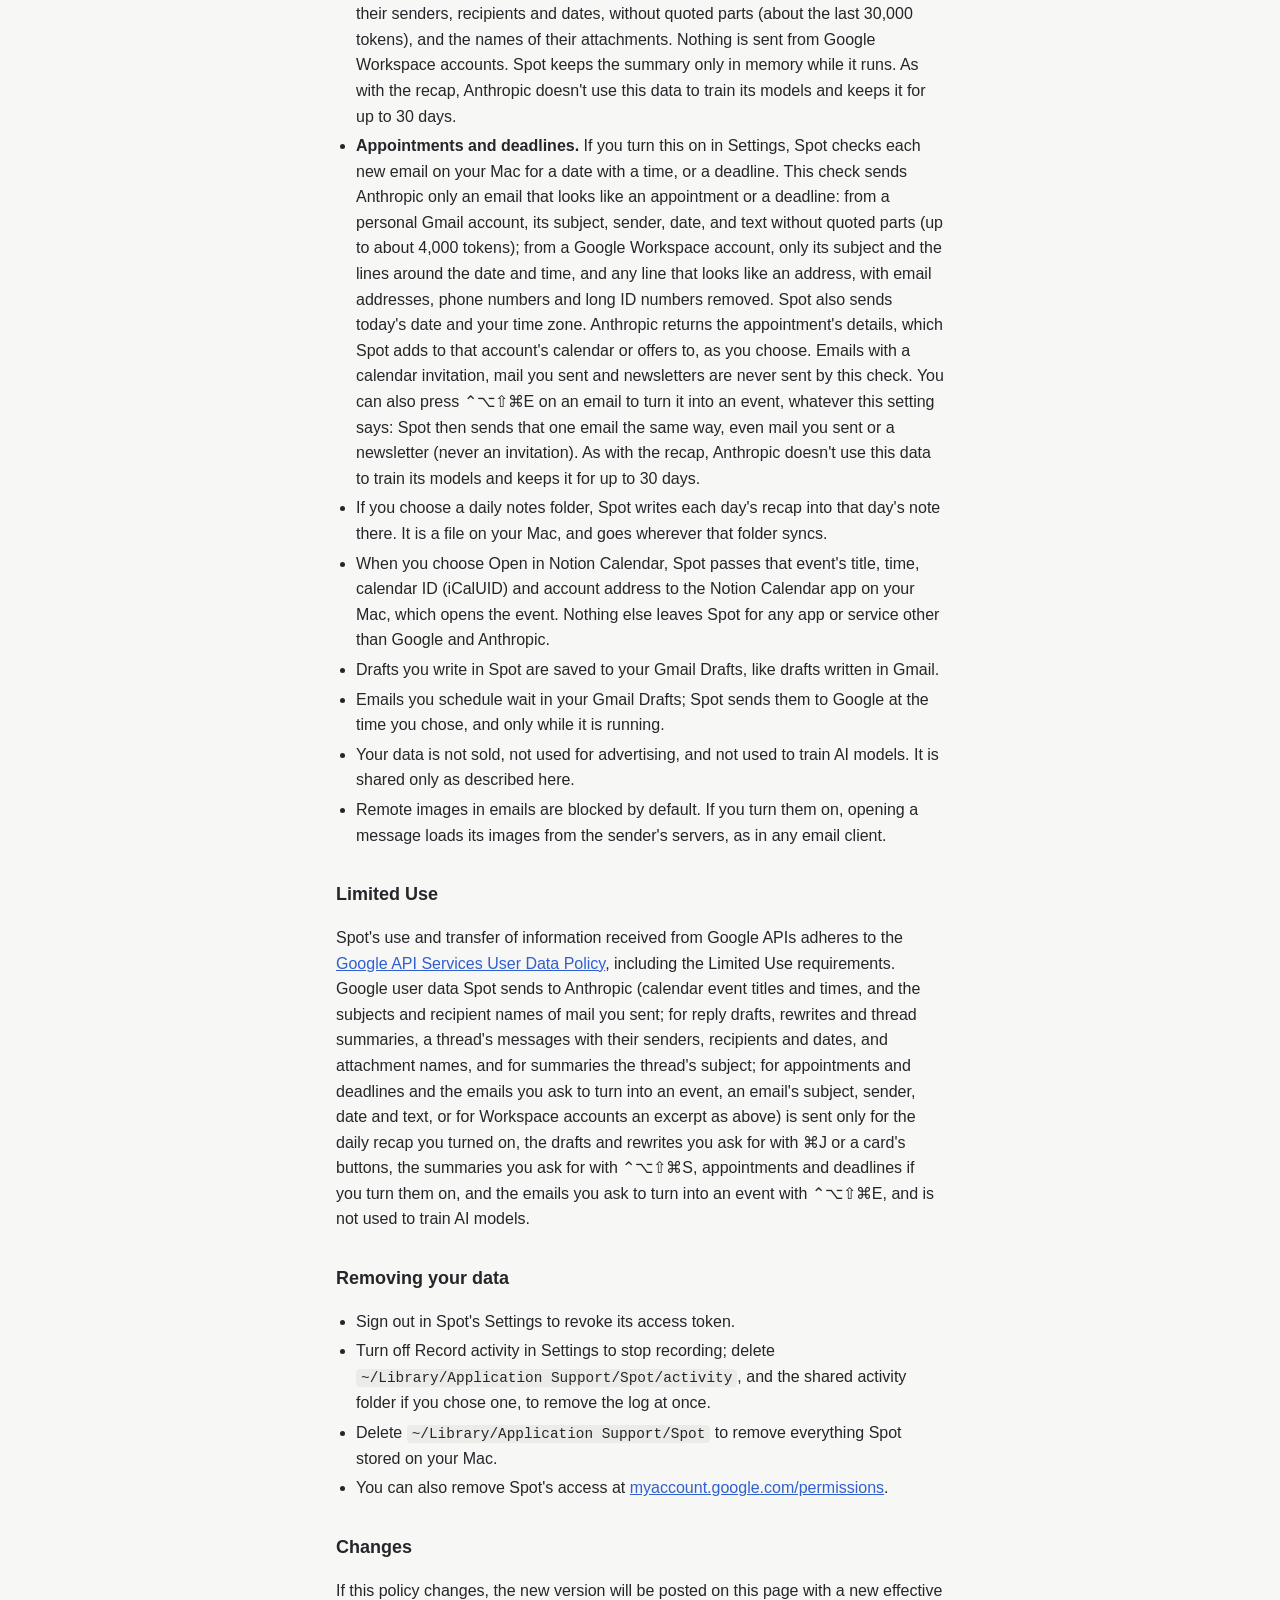
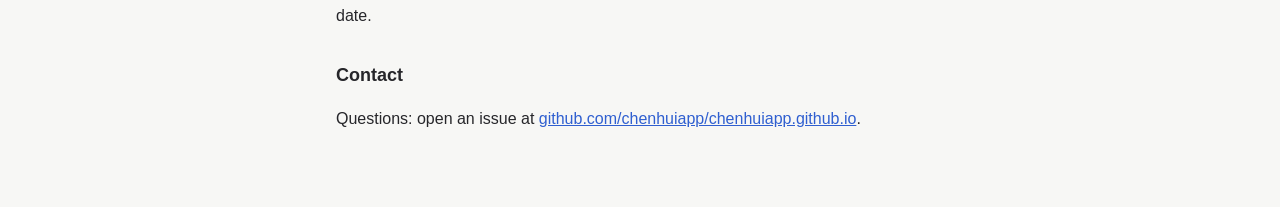
==== commit 7b67e2bd: "Privacy: a fourth label, Spot/Not waiting, made the first time a sent email is marked not waiting Co" ====
--- a/privacy.html
+++ b/privacy.html
@@ -11,7 +11,7 @@
 <main>
   <p><a href="./">Chenhui Spot Mail</a></p>
   <h1>Privacy Policy</h1>
-  <p class="lede">Effective November 7, 2026.</p>
+  <p class="lede">Effective November 8, 2026.</p>
 
   <p>Chenhui Spot Mail ("Spot") is a Gmail client for macOS. It runs on your Mac and connects directly to Google. There is no Spot server, so your data is never sent to the developer.</p>
 
@@ -19,7 +19,7 @@
 
   <h2>Google data Spot accesses</h2>
   <ul>
-    <li><strong>Gmail</strong> (<code>gmail.modify</code>): to list and show your messages, send mail you write, and archive, trash or label messages when you ask, and, if you turn on appointments and deadlines, to read each new email on your Mac for a date, and to label an email whose appointment Spot added, changed or removed <code>Spot/Booked</code> and take it out of your inbox until that time has passed, and, whatever the appointments setting says, to read an email you ask to turn into an event and label it the same way, and, while Accept invitations is on (it is unless you turn it off), to read each new email in full on your Mac to find a calendar invitation, and to label one Spot said Yes to, added, or found you had already accepted <code>Spot/Booked</code> the same way. Spot creates three Gmail labels, <code>Spot/To do</code>, <code>Spot/Reminder</code> and <code>Spot/Booked</code>, to keep your triage state.</li>
+    <li><strong>Gmail</strong> (<code>gmail.modify</code>): to list and show your messages, send mail you write, and archive, trash or label messages when you ask, and, if you turn on appointments and deadlines, to read each new email on your Mac for a date, and to label an email whose appointment Spot added, changed or removed <code>Spot/Booked</code> and take it out of your inbox until that time has passed, and, whatever the appointments setting says, to read an email you ask to turn into an event and label it the same way, and, while Accept invitations is on (it is unless you turn it off), to read each new email in full on your Mac to find a calendar invitation, and to label one Spot said Yes to, added, or found you had already accepted <code>Spot/Booked</code> the same way. Spot creates three Gmail labels, <code>Spot/To do</code>, <code>Spot/Reminder</code> and <code>Spot/Booked</code>, to keep your triage state, and a fourth, <code>Spot/Not waiting</code>, the first time you mark a sent email as not waiting for a reply.</li>
     <li><strong>Google Calendar</strong> (<code>calendar.readonly</code>, <code>calendar.events</code>): to show your calendars and events, to answer an invitation when you press Yes, Maybe or No, or, while Accept invitations is on, to say Yes to a new invitation from someone you know that you haven't answered (Google then tells the organizer), and to add events you create in Spot or invitations you ask it to add, or, with Accept invitations on, one from someone you know that isn't in your calendar (for an invitation that asks for an answer, only once it still isn't there 10 minutes later). Spot changes your calendar only when you ask, or, if you turn on Add automatically, to add, update or remove events it made from appointment emails, or, while Accept invitations is on, to answer or add invitations from people you know. It never changes calendar settings or sharing.</li>
     <li><strong>Google Contacts</strong> (<code>contacts.readonly</code>, <code>contacts.other.readonly</code>): to suggest addresses as you type in To, Cc, Bcc and an event's guests, from your contacts and the "Other contacts" Google saves when you email someone, and, while Accept invitations is on, to tell whether an invitation comes from someone you know (in your contacts, or someone you have emailed). Spot only reads them; it never changes your contacts.</li>
     <li><strong>Basic profile</strong> (<code>openid</code>, <code>email</code>): to show which accounts are signed in.</li>
